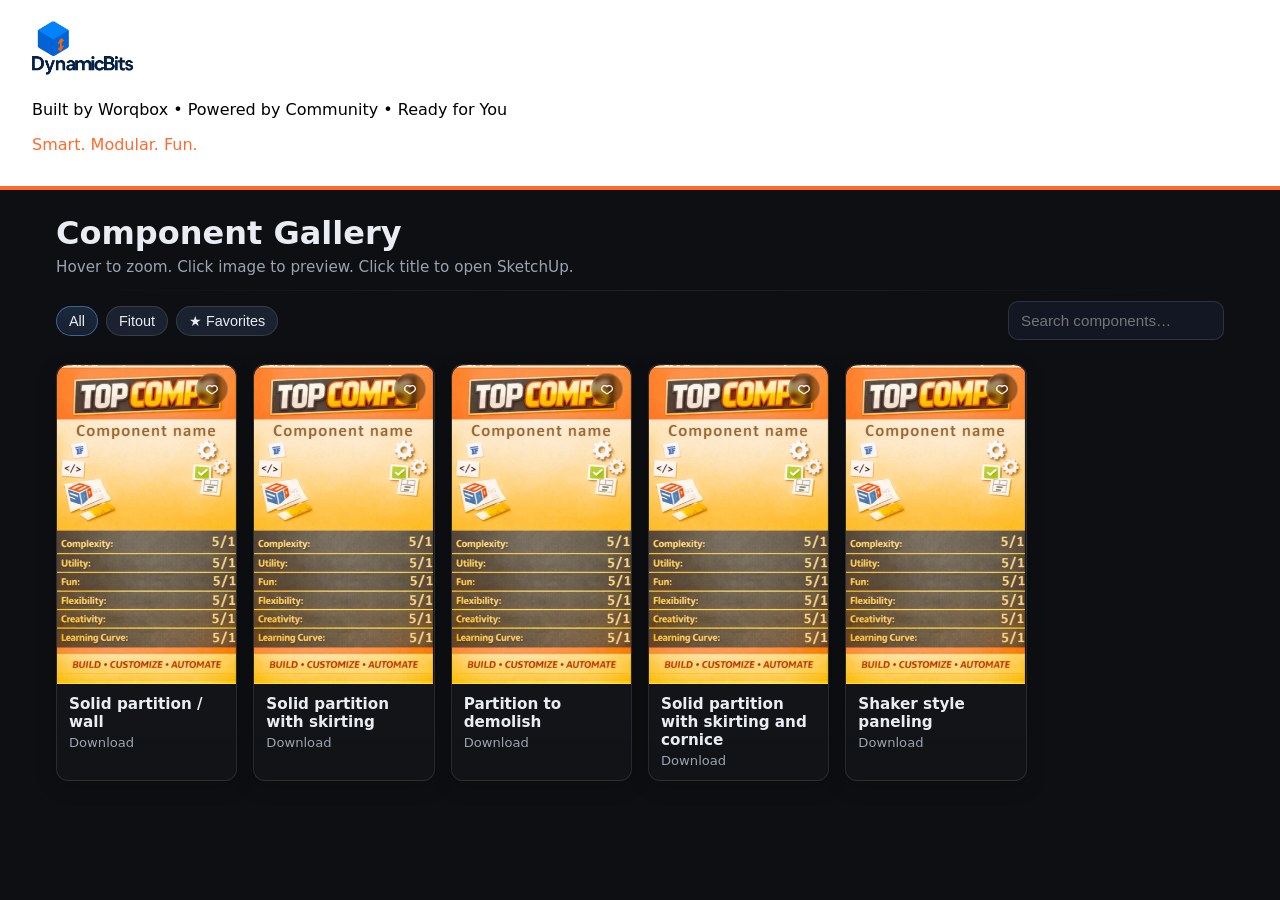
==== communityLibrary.html @ 33065b5d "Add files via upload" ====
<!doctype html>
<html lang="en">
<head>
<meta charset="utf-8" />
<meta name="viewport" content="width=device-width, initial-scale=1" />
<title>Component Gallery – All Features</title>
<style>
  :root{
    --page-max-width: 1200px;
    --gap: 16px;

    --card-radius: 12px;
    --card-bg: linear-gradient(180deg, rgba(255,255,255,0.04), rgba(255,255,255,0.02));
    --card-border: 1px solid rgba(255,255,255,0.10);
    --card-border-hover: rgba(90,162,255,0.45);
    --card-shadow: 0 6px 20px rgba(0,0,0,0.18);
    --card-shadow-hover: 0 12px 38px rgba(0,0,0,0.34);

    --bg: #0e0f12;
    --panel: radial-gradient(circle at 50% 0%, #1b2230 0%, #12161d 55%, #0e0f12 100%);
    --text: #e9edf3;
    --muted: #9aa3b2;
    --accent: #5aa2ff;
    --accent-2: #59e3c3;

    --button-bg: #1a2230;
    --button-bg-hover: #1f2a3b;
    --button-border: 1px solid rgba(255,255,255,0.12);
	
	  --deep-space-blue: #0B1E3D;
      --solar-ember: #FF6A2D;
      --neon-arc-blue: #00B4FF;
      --violet-pulse: #744DFF;
      --soft-sky-gray: #E6ECF2;
      --pure-white: #FFFFFF;
  }

  * { box-sizing: border-box; }
  body{
    margin: 0;
    font-family: system-ui, -apple-system, Segoe UI, Roboto, Helvetica, Arial, sans-serif;
    background: var(--bg);
    color: var(--text);
  }

  header{
    max-width: var(--page-max-width);
    margin: 24px auto 8px;
    padding: 0 16px;
  }
  header h1{
    margin: 0 0 6px;
    font-size: clamp(1.3rem, 1.1rem + 1.4vw, 2rem);
  }
  header p{
    margin: 0 0 14px;
    color: var(--muted);
    font-size: .95rem;
  }
	.strap {

		justify-content: left; 
		align-items: left; 
		background-color: #FFF; 
		background-size: contain; 
		padding: 1rem 2rem;
		border-bottom: 4px solid var(--solar-ember); 
	}
	
	    .highlight {
      color: var(--solar-ember);
      border-radius: 8px;
      display: inline-block;
      margin-bottom: 1rem;
    }
	
  .rule{
    height: 1px;
    background: linear-gradient(90deg, transparent, rgba(255,255,255,0.08), transparent);
    margin-top: 10px;
  }

  /* Controls */
  .toolbar{
    max-width: var(--page-max-width);
    margin: 10px auto 0;
    padding: 0 16px 8px;
    display: grid;
    grid-template-columns: 1fr auto;
    gap: 8px 12px;
    align-items: center;
  }
  .filters{
    display: flex;
    flex-wrap: wrap;
    gap: 8px;
  }
  .filter-pill{
    background: var(--button-bg);
    color: var(--text);
    border: var(--button-border);
    border-radius: 999px;
    padding: 6px 12px;
    font-size: 0.9rem;
    cursor: pointer;
    transition: background .2s ease, border-color .2s ease, color .2s ease, transform .15s ease;
    user-select: none;
  }
  .filter-pill:hover{ background: var(--button-bg-hover); }
  .filter-pill[aria-pressed="true"]{
    background: linear-gradient(180deg, rgba(90,162,255,0.18), rgba(90,162,255,0.12));
    border-color: rgba(90,162,255,0.5);
  }

  .search-row{
    display: flex;
    gap: 8px;
    align-items: center;
    flex-wrap: wrap;
  }
  .search-input{
/*    flex: 1 1 260px; */
    min-width: 180px;
    background: #121723;
    color: var(--text);
    border: 1px solid rgba(255,255,255,0.12);
    border-radius: 10px;
    padding: 10px 12px;
    font-size: 0.95rem;
    outline: none;
    transition: border-color .2s ease, box-shadow .2s ease;
  }
  .search-input:focus{
    border-color: rgba(90,162,255,0.6);
    box-shadow: 0 0 0 3px rgba(90,162,255,0.25);
  }

  .btn{
    display: inline-flex;
    gap: 8px;
    align-items: center;
    background: var(--button-bg);
    color: var(--text);
    border: var(--button-border);
    border-radius: 10px;
    padding: 9px 12px;
    font-size: 0.92rem;
    cursor: pointer;
    transition: background .2s ease, border-color .2s ease, transform .15s ease;
    user-select: none;
    text-decoration: none;
  }
  .btn:hover{ background: var(--button-bg-hover); }
  .btn .icon{ width: 18px; height: 18px; display: inline-block; }
  .btn.accent{
    border-color: rgba(90,162,255,0.5);
  }

  /* Gallery */
  main.gallery{
    max-width: var(--page-max-width);
    margin: 0 auto 48px;
    padding: 16px;
  }
  .grid{
    display: grid;
    grid-template-columns: repeat(auto-fill, minmax(160px, 1fr));
    gap: var(--gap);
  }

  /* Card */
  .card{
    background: var(--card-bg);
    border: var(--card-border);
    border-radius: var(--card-radius);
    box-shadow: var(--card-shadow);
    overflow: hidden;
    transition: transform .22s ease, box-shadow .22s ease, border-color .22s ease;
  }
  .card:hover{
    transform: translateY(-0px);
    box-shadow: var(--card-shadow-hover);
    border-color: var(--card-border-hover);
  }

  /* Drag handle style */
  .card[draggable="true"]{
    cursor: grab;
  }
  .card.dragging{
    opacity: 0.5;
    transform: scale(0.98);
  }
  .card.drop-target{
    outline: 2px dashed rgba(90,162,255,0.55);
    outline-offset: -2px;
  }

  /* Media (image) – Lightbox trigger area */
  .card__media{
    position: relative;
    width: 100%;
    aspect-ratio: 9/16;
    background: var(--panel);
    overflow: hidden;
    cursor: zoom-in;
    border-top-left-radius: var(--card-radius);
    border-top-right-radius: var(--card-radius);
  }
  .card__media img{
    width: 100%;
    height: 100%;
    object-fit: cover;
    display: block;
    transform: scale(1);
    transition: transform 180ms ease, filter 180ms ease;
    will-change: transform;
  }
  .card:hover .card__media img{
    transform: scale(1.05);
    filter: saturate(1.06) contrast(1.03);
  }

  /* Favorite button (heart) */
  .fav-btn{
    position: absolute;
    top: 8px;
    right: 8px;
    background: rgba(0,0,0,0.35);
    backdrop-filter: blur(2px);
    border: 1px solid rgba(255,255,255,0.18);
    color: #fff;
    width: 32px;
    height: 32px;
    border-radius: 50%;
    display: grid;
    place-items: center;
    cursor: pointer;
    transition: transform .15s ease, background .2s ease, border-color .2s ease;
  }
  .fav-btn:hover{
    transform: scale(1.06);
    background: rgba(0,0,0,0.45);
  }
  .fav-btn svg{
    width: 18px;
    height: 18px;
    fill: none;
    stroke: #fff;
    stroke-width: 1.6;
  }
  .fav-btn.active{
    border-color: rgba(255,100,150,0.7);
    background: rgba(255,100,150,0.18);
  }
  .fav-btn.active svg{
    fill: #ff6f9d;
    stroke: #ff6f9d;
  }

  /* Card body (title area is the SketchUp link) */
  .card__body{
    padding: 10px 12px 12px;
  }
  .card__title-link{
    display: inline-flex;
    align-items: center;
    gap: 8px;
    color: var(--text);
    text-decoration: none;
    border-radius: 8px;
    outline: none;
  }
  .card__title-link:hover .card__title{
    color: #eaf2ff;
    text-decoration: underline;
  }
  .card__title-link:focus-visible{
    box-shadow: 0 0 0 3px rgba(90,162,255,0.4);
  }
  .card__title{
    margin: 0;
    font-size: 0.95rem;
    font-weight: 600;
  }
  .card__meta{
    margin-top: 4px;
    color: var(--muted);
    font-size: 0.82rem;
  }

  /* Lightbox */
  #lightbox{
    position: fixed;
    inset: 0;
    display: none;
    place-items: center;
    background: rgba(0,0,0,0.78);
    backdrop-filter: blur(6px);
    z-index: 9999;
  }
  #lightbox.active{ display: grid; }
  #lightbox img{
    max-width: 92vw;
    max-height: 88vh;
    border-radius: 10px;
    box-shadow: 0 18px 50px rgba(0,0,0,0.6);
    background: #000;
  }
  #lightbox .nav{
    position: absolute;
    top: 50%;
    transform: translateY(-50%);
    width: 44px;
    height: 44px;
    border-radius: 50%;
    display: grid;
    place-items: center;
    background: rgba(0,0,0,0.45);
    border: 1px solid rgba(255,255,255,0.18);
    cursor: pointer;
    user-select: none;
  }
  #lightbox .nav:hover{ background: rgba(0,0,0,0.6); }
  #lb-prev{ left: 20px; }
  #lb-next{ right: 20px; }
  #lightbox .nav svg{ width: 24px; height: 24px; stroke: #fff; stroke-width: 2; fill: none; }

  #lightbox-close{
    position: absolute;
    top: 20px;
    right: 24px;
    font-size: 34px;
    color: #fff;
    cursor: pointer;
    user-select: none;
    padding: 4px 10px;
    line-height: 1;
  }
  #lightbox-close:hover{ color: var(--accent); }

  /* Utilities */
  .sr-only{ position:absolute; left:-9999px; width:1px; height:1px; overflow:hidden; }
  @media (prefers-reduced-motion: reduce){
    .card, .card__media img{ transition: none !important; }
  }
</style>
</head>
<body>
	<div class="strap">
		<img src="assets/img/dynamicbits-logo_long.png" alt="DynamicBits logo" style="width: 8em; height: 4em"> <br>

		<p style="color: #000;">Built by Worqbox • Powered by Community • Ready for You</p>
		<span class="highlight">Smart. Modular. Fun.</span>
	</div>
<header>
  <h1>Component Gallery</h1>
  <p>Hover to zoom. Click image to preview. Click title to open SketchUp.</p>
  <div class="rule"></div>
</header>

<!-- Controls -->
<section class="toolbar" aria-label="Gallery controls">
  <div class="filters" class="search-row"id="categoryBar" role="toolbar" aria-label="Categories & Quick Filters">
    <!-- Pills inserted by JS -->
  </div>
  <div class="search-row">
    <input id="search" class="search-input" type="search" placeholder="Search components…" aria-label="Search components" />
<!--
    <button id="exportViewBtn" class="btn" title="Export current view as JSON">
      <svg class="icon" viewBox="0 0 24 24" aria-hidden="true">
        <path d="M12 3v12m0 0l-4-4m4 4l4-4" stroke="currentColor" stroke-width="2" fill="none" stroke-linecap="round"/>
        <path d="M4 15v4a2 2 0 002 2h12a2 2 0 002-2v-4" stroke="currentColor" stroke-width="2" fill="none" stroke-linecap="round"/>
      </svg>
      Export View
    </button>
    <button id="exportAllBtn" class="btn accent" title="Export all as JSON">
      <svg class="icon" viewBox="0 0 24 24" aria-hidden="true">
        <path d="M12 3v12m0 0l-4-4m4 4l4-4" stroke="currentColor" stroke-width="2" fill="none" stroke-linecap="round"/>
        <rect x="3" y="3" width="18" height="18" rx="3" ry="3" stroke="currentColor" stroke-width="2" fill="none"/>
      </svg>
      Export All
    </button>
-->
  </div>
</section>

<main class="gallery">
  <div id="grid" class="grid" aria-live="polite"></div>
</main>

<!-- Lightbox -->
<div id="lightbox" role="dialog" aria-modal="true" aria-label="Image preview">
  <div id="lightbox-close" aria-label="Close preview" role="button">&times;</div>
  <button id="lb-prev" class="nav" aria-label="Previous image">
    <svg viewBox="0 0 24 24"><path d="M15 6l-6 6 6 6"/></svg>
  </button>
  <img id="lightbox-img" src="" alt="">
  <button id="lb-next" class="nav" aria-label="Next image">
    <svg viewBox="0 0 24 24"><path d="M9 6l6 6-6 6"/></svg>
  </button>
</div>

<script>
/* =========================
   JSON DATA (inline for now)
   ========================= */
const baseData = [
  { id: "c1", title: "Solid partition / wall", image: "assets/img/1.webp", skpUrl: "https://example.com/file1.skp", category: "Fitout", tags: ["component", "set A"] },
  { id: "c2", title: "Solid partition with skirting", image: "assets/img/2.webp", skpUrl: "https://example.com/file2.skp", category: "Fitout", tags: ["component", "set A"] },
  { id: "PRT_SLD_DEM", title: "Partition to demolish", image: "assets/img/3.webp", skpUrl: "https://drive.google.com/file/d/1uH96lGZbPbgCsnMdfVwXO7Rl-kSOLGu3/view?usp=sharing", category: "Fitout", tags: ["component", "set B"] },
  { id: "c4", title: "Solid partition with skirting and cornice", image: "assets/img/4.webp", skpUrl: "https://example.com/file4.skp", category: "Fitout", tags: ["component", "set B"] },
  { id: "c5", title: "Shaker style paneling", image: "assets/img/5.webp", skpUrl: "https://example.com/file5.skp", category: "Fitout", tags: ["component", "set C"] }
];

// You can later move this to: assets/data/components.json
// and fetch like:
// fetch('assets/data/components.json').then(r => r.json()).then(initGallery);

/* =========================
   PERSISTENCE (localStorage)
   ========================= */
const LS_KEYS = {
  order: 'galleryOrder',
  favs: 'galleryFavs'
};

const persist = {
  getOrder() {
    const raw = localStorage.getItem(LS_KEYS.order);
    return raw ? JSON.parse(raw) : null;
  },
  setOrder(orderIds) {
    localStorage.setItem(LS_KEYS.order, JSON.stringify(orderIds));
  },
  clearOrder() {
    localStorage.removeItem(LS_KEYS.order);
  },
  getFavs() {
    const raw = localStorage.getItem(LS_KEYS.favs);
    return raw ? new Set(JSON.parse(raw)) : new Set();
  },
  setFavs(set) {
    localStorage.setItem(LS_KEYS.favs, JSON.stringify(Array.from(set)));
  }
};

/* =========================
   STATE
   ========================= */
let masterData = [];          // base items with computed titles
let order = [];               // array of ids (rendering order)
let favorites = persist.getFavs(); // Set of fav ids
let filters = {
  category: 'All',
  favoritesOnly: false,
  query: ''
};
let visibleIds = [];          // ids in current view (after filters)

/* =========================
   UTILITIES
   ========================= */
function titleFromFilename(path){
  const name = (path.split('/').pop() || '').replace(/\.[^.]+$/, '');
  const cleaned = name.replace(/[-_]+/g, ' ').trim();
  if (!cleaned) return 'Untitled';
  return cleaned.replace(/\b\w/g, c => c.toUpperCase()); // Title Case
}

function filenameFromUrl(url){
  try { return new URL(url).pathname.split('/').pop(); }
  catch { return url.split('/').pop() || 'SketchUp file'; }
}

function debounce(fn, ms){
  let t; return (...args)=>{ clearTimeout(t); t = setTimeout(()=>fn(...args), ms); };
}

/* =========================
   INITIALIZE
   ========================= */
initGallery(baseData);

function initGallery(data){
  // Clone and ensure title field exists
  masterData = data.map(item => ({
    ...item,
    title: item.title || titleFromFilename(item.image),
    category: item.category || 'Uncategorized',
    tags: Array.isArray(item.tags) ? item.tags : []
  }));

  // Build initial order
  const savedOrder = persist.getOrder();
  const currentIds = masterData.map(x => x.id);
  if (savedOrder && Array.isArray(savedOrder)) {
    // Keep saved ids that still exist, then append any new ids
    const merged = savedOrder.filter(id => currentIds.includes(id));
    currentIds.forEach(id => { if (!merged.includes(id)) merged.push(id); });
    order = merged;
  } else {
    order = currentIds;
  }

  renderCategoryBar();
  render();
  wireControls();
}

/* =========================
   RENDER
   ========================= */
function applyFilters(){
  const q = filters.query.trim().toLowerCase();
  const list = order
    .map(id => masterData.find(x => x.id === id))
    .filter(Boolean)
    .filter(item => (filters.category === 'All' ? true : item.category === filters.category))
    .filter(item => (filters.favoritesOnly ? favorites.has(item.id) : true))
    .filter(item => {
      if (!q) return true;
      const hay = [
        item.title,
        item.category,
        ...(item.tags || []),
        filenameFromUrl(item.skpUrl)
      ].join(' ').toLowerCase();
      return hay.includes(q);
    });

  visibleIds = list.map(x => x.id);
  return list;
}

function render(){
  const grid = document.getElementById('grid');
  grid.innerHTML = '';
  const frag = document.createDocumentFragment();

  const list = applyFilters();

  for (const item of list){
    const card = document.createElement('div');
    card.className = 'card';
    card.setAttribute('draggable', 'true');
    card.dataset.id = item.id;

    // MEDIA (lightbox trigger)
    const media = document.createElement('div');
    media.className = 'card__media';
    media.dataset.img = item.image;

    const img = new Image();
    img.src = item.image;
    img.alt = item.title;
    img.loading = 'lazy';
    img.decoding = 'async';
    media.appendChild(img);

    // Favorite button
    const favBtn = document.createElement('button');
    favBtn.className = 'fav-btn' + (favorites.has(item.id) ? ' active' : '');
    favBtn.type = 'button';
    favBtn.title = favorites.has(item.id) ? 'Unpin from favorites' : 'Pin to favorites';
    favBtn.setAttribute('aria-pressed', favorites.has(item.id) ? 'true' : 'false');
    favBtn.innerHTML = `
      <svg viewBox="0 0 24 24" aria-hidden="true">
        <path d="M12.1 8.64l-.1.1-.1-.1c-1.87-1.92-5.02-1.52-6.4.77-1.1 1.82-.6 4.2 1.18 5.45L12 18.5l5.32-3.64c1.78-1.25 2.28-3.63 1.18-5.45-1.38-2.29-4.53-2.69-6.4-.77z"/>
      </svg>
    `;
    favBtn.addEventListener('click', e => {
      e.stopPropagation();
      const id = item.id;
      if (favorites.has(id)) favorites.delete(id); else favorites.add(id);
      persist.setFavs(favorites);
      // Update button state
      favBtn.classList.toggle('active', favorites.has(id));
      favBtn.setAttribute('aria-pressed', favorites.has(id) ? 'true' : 'false');
      // If currently filtered by favorites, re-render
      if (filters.favoritesOnly) render();
    });

    media.appendChild(favBtn);

    // BODY (title link -> SketchUp)
    const body = document.createElement('div');
    body.className = 'card__body';

    const link = document.createElement('a');
    link.className = 'card__title-link';
    link.href = item.skpUrl;
    link.target = '_blank';
    link.rel = 'noopener noreferrer';
    link.setAttribute('aria-label', `Open SketchUp: ${item.title}`);

    const title = document.createElement('h2');
    title.className = 'card__title';
    title.textContent = item.title;

    const meta = document.createElement('div');
    meta.className = 'card__meta';
    meta.textContent = "Download";

    link.appendChild(title);
    body.appendChild(link);
    body.appendChild(meta);

    card.appendChild(media);
    card.appendChild(body);

    // Drag & Drop
    card.addEventListener('dragstart', dragStart);
    card.addEventListener('dragover', dragOver);
    card.addEventListener('dragleave', dragLeave);
    card.addEventListener('drop', dropped);
    card.addEventListener('dragend', dragEnd);

    frag.appendChild(card);
  }

  grid.appendChild(frag);
}

/* =========================
   CATEGORY BAR
   ========================= */
function renderCategoryBar(){
  const bar = document.getElementById('categoryBar');
  bar.innerHTML = '';

  const cats = Array.from(new Set(masterData.map(x => x.category))).sort();
  const pills = [
    { key: 'All', label: 'All' },
    ...cats.map(c => ({ key: c, label: c })),
    { key: 'Favorites', label: '★ Favorites', favoritesOnly: true }
  ];

  for (const p of pills){
    const btn = document.createElement('button');
    btn.className = 'filter-pill';
    btn.type = 'button';

    if (p.key === 'Favorites'){
      btn.dataset.fav = '1';
      btn.setAttribute('aria-pressed', filters.favoritesOnly ? 'true' : 'false');
    } else {
      btn.dataset.cat = p.key;
      const active = (!filters.favoritesOnly && filters.category === p.key) || (p.key === 'All' && filters.category === 'All' && !filters.favoritesOnly);
      btn.setAttribute('aria-pressed', active ? 'true' : 'false');
    }

    btn.textContent = p.label;

    btn.addEventListener('click', () => {
      if (p.favoritesOnly){
        filters.favoritesOnly = !filters.favoritesOnly;
        // If favoritesOnly just turned on, set category to All to avoid empty filter conflicts
        if (filters.favoritesOnly) filters.category = 'All';
        // Update pressed states
        Array.from(bar.children).forEach(el => {
          if (el.dataset.fav === '1') el.setAttribute('aria-pressed', filters.favoritesOnly ? 'true' : 'false');
          if (el.dataset.cat) el.setAttribute('aria-pressed', (!filters.favoritesOnly && filters.category === el.dataset.cat) ? 'true' : 'false');
        });
      } else {
        filters.category = p.key;
        filters.favoritesOnly = false;
        Array.from(bar.children).forEach(el => {
          if (el.dataset.cat) el.setAttribute('aria-pressed', (filters.category === el.dataset.cat) ? 'true' : 'false');
          if (el.dataset.fav === '1') el.setAttribute('aria-pressed', 'false');
        });
      }
      render();
    });

    bar.appendChild(btn);
  }
}

/* =========================
   CONTROLS
   ========================= */
function wireControls(){
  const searchInput = document.getElementById('search');
  const onSearch = debounce(e => {
    filters.query = e.target.value || '';
    render();
  }, 150);
  searchInput.addEventListener('input', onSearch);

//  document.getElementById('exportViewBtn').addEventListener('click', () => {
//    const list = applyFilters();
//    downloadJSON('components-view.json', list);
//  });
//  document.getElementById('exportAllBtn').addEventListener('click', () => {
    // Export all + include persisted order & favorites
//    const payload = {
//      order,
//      favorites: Array.from(favorites),
//      items: masterData
//    };
//    downloadJSON('components-all.json', payload);
//  });


  // Lightbox wiring
  setupLightbox();
}

/* =========================
   LIGHTBOX
   ========================= */
function setupLightbox(){
  const lb = document.getElementById('lightbox');
  const lbImg = document.getElementById('lightbox-img');
  const lbClose = document.getElementById('lightbox-close');
  const lbPrev = document.getElementById('lb-prev');
  const lbNext = document.getElementById('lb-next');

  function openById(id){
    // Guarantee visibleIds is current
    applyFilters();
    const idx = visibleIds.indexOf(id);
    if (idx === -1) return;
    showIndex(idx);
    lb.classList.add('active');
    // focus something accessible (close btn)
    lbClose.focus({ preventScroll: true });
  }

  function showIndex(i){
    // clamp i
    if (visibleIds.length === 0) return;
    if (i < 0) i = 0;
    if (i > visibleIds.length - 1) i = visibleIds.length - 1;
    lb.dataset.index = String(i);
    const id = visibleIds[i];
    const item = masterData.find(x => x.id === id);
    lbImg.src = item.image;
    lbImg.alt = item.title;
    // Preload neighbors (lazy-ish)
    [i-1, i+1].forEach(j => {
      if (j >= 0 && j < visibleIds.length){
        const preId = visibleIds[j];
        const preItem = masterData.find(x => x.id === preId);
        const im = new Image(); im.src = preItem.image;
      }
    });
  }

  function close(){
    lb.classList.remove('active');
    lbImg.src = '';
    lbImg.alt = '';
  }

  // Open when clicking any .card__media
  document.addEventListener('click', e => {
    const media = e.target.closest && e.target.closest('.card__media');
    if (!media) return;
    const card = media.closest('.card');
    if (!card) return;
    openById(card.dataset.id);
  });

  lbClose.addEventListener('click', close);
  lb.addEventListener('click', e => { if (e.target === lb) close(); });
  lbPrev.addEventListener('click', () => {
    const i = parseInt(lb.dataset.index || '0', 10);
    showIndex(i - 1);
  });
  lbNext.addEventListener('click', () => {
    const i = parseInt(lb.dataset.index || '0', 10);
    showIndex(i + 1);
  });

  // Keyboard navigation
  document.addEventListener('keydown', e => {
    if (!lb.classList.contains('active')) return;
    if (e.key === 'Escape') close();
    if (e.key === 'ArrowLeft') { e.preventDefault(); const i = parseInt(lb.dataset.index || '0', 10); showIndex(i - 1); }
    if (e.key === 'ArrowRight'){ e.preventDefault(); const i = parseInt(lb.dataset.index || '0', 10); showIndex(i + 1); }
  });
}

/* =========================
   DRAG & DROP ORDERING
   ========================= */
let dragId = null;

function dragStart(e){
  const card = e.currentTarget;
  dragId = card.dataset.id;
  card.classList.add('dragging');
  e.dataTransfer.effectAllowed = 'move';
  try { e.dataTransfer.setData('text/plain', dragId); } catch {}
}
function dragOver(e){
  e.preventDefault();
  const card = e.currentTarget;
  if (card.dataset.id !== dragId){
    card.classList.add('drop-target');
  }
  e.dataTransfer.dropEffect = 'move';
}
function dragLeave(e){
  e.currentTarget.classList.remove('drop-target');
}
function dropped(e){
  e.preventDefault();
  const targetCard = e.currentTarget;
  targetCard.classList.remove('drop-target');
  const targetId = targetCard.dataset.id;
  if (!dragId || dragId === targetId) return;

  // Reorder in global 'order' based on positions within current visible list
  const vis = visibleIds.slice(); // current view order
  const fromIdx = vis.indexOf(dragId);
  const toIdx = vis.indexOf(targetId);
  if (fromIdx === -1 || toIdx === -1) return;

  vis.splice(toIdx, 0, vis.splice(fromIdx, 1)[0]);

  // Now map this change back to the global 'order':
  const remaining = order.filter(id => !vis.includes(id));
  order = [];
  // Merge: place all visible ids in their new order, then append non-visible ones preserving their previous order
  const visSet = new Set(vis);
  order.push(...orderFromCurrentWith(vis));
  order.push(...remaining.filter(id => !visSet.has(id)));

  function orderFromCurrentWith(newVis){
    // Replace old visible sequence with newVis while preserving global relative positions:
    // easiest is to rebuild order as: newVis first, then everything else that wasn't visible.
    return newVis;
  }

  persist.setOrder(order);
  render();
}
function dragEnd(e){
  e.currentTarget.classList.remove('dragging');
  dragId = null;
}

/* =========================
   EXPORT
   ========================= */
function downloadJSON(filename, data){
  const blob = new Blob([JSON.stringify(data, null, 2)], {type: 'application/json'});
  const url = URL.createObjectURL(blob);
  const a = document.createElement('a');
  a.href = url; a.download = filename;
  document.body.appendChild(a);
  a.click();
  a.remove();
  URL.revokeObjectURL(url);
}

</script>
</body>
</html>
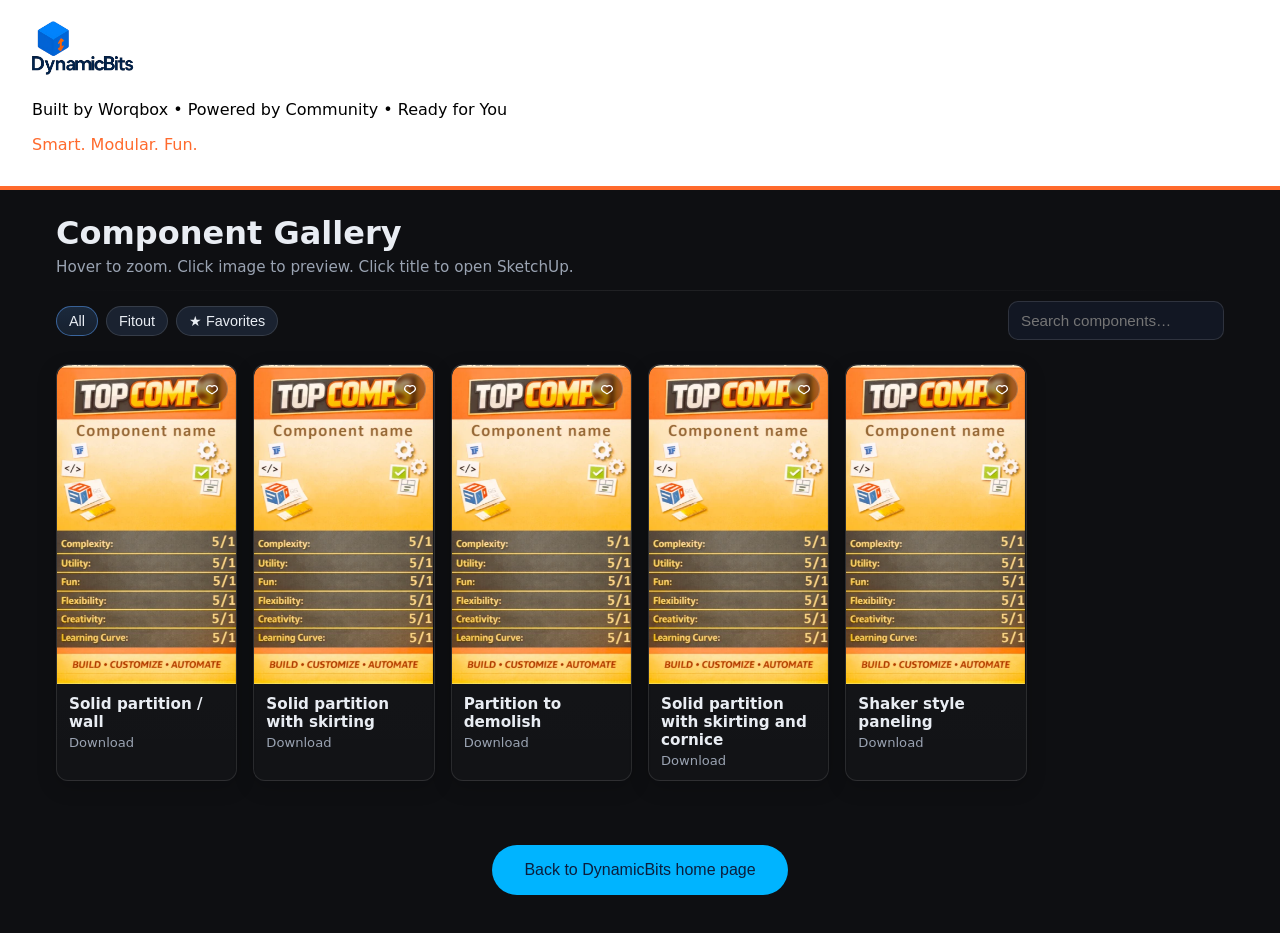
==== commit be925ed0: "Add files via upload" ====
--- a/communityLibrary.html
+++ b/communityLibrary.html
@@ -288,6 +288,21 @@
     color: var(--muted);
     font-size: 0.82rem;
   }
+  
+      .funky-button {
+      background-color: var(--neon-arc-blue);
+      color: var(--deep-space-blue);
+      border: none;
+      padding: 1rem 2rem;
+      font-size: 1rem;
+      border-radius: 50px;
+      cursor: pointer;
+      transition: transform 0.3s ease;
+    }
+
+    .funky-button:hover {
+      transform: scale(1.1) rotate(-2deg);
+    }
 
   /* Lightbox */
   #lightbox{
@@ -348,7 +363,10 @@
 </head>
 <body>
 	<div class="strap">
-		<img src="assets/img/dynamicbits-logo_long.png" alt="DynamicBits logo" style="width: 8em; height: 4em"> <br>
+		<a href="index.html">
+			<img src="assets/img/dynamicbits-logo_long.png" alt="DynamicBits logo" style="width: 8em; height: 4em"> 
+		</a>
+		<br>
 
 		<p style="color: #000;">Built by Worqbox • Powered by Community • Ready for You</p>
 		<span class="highlight">Smart. Modular. Fun.</span>
@@ -400,7 +418,10 @@
     <svg viewBox="0 0 24 24"><path d="M9 6l6 6-6 6"/></svg>
   </button>
 </div>
-
+<center>
+	    <button class="funky-button" onclick="window.location.href = 'index.html';">Back to DynamicBits home page</button>
+</center>
+</br></br>
 <script>
 /* =========================
    JSON DATA (inline for now)
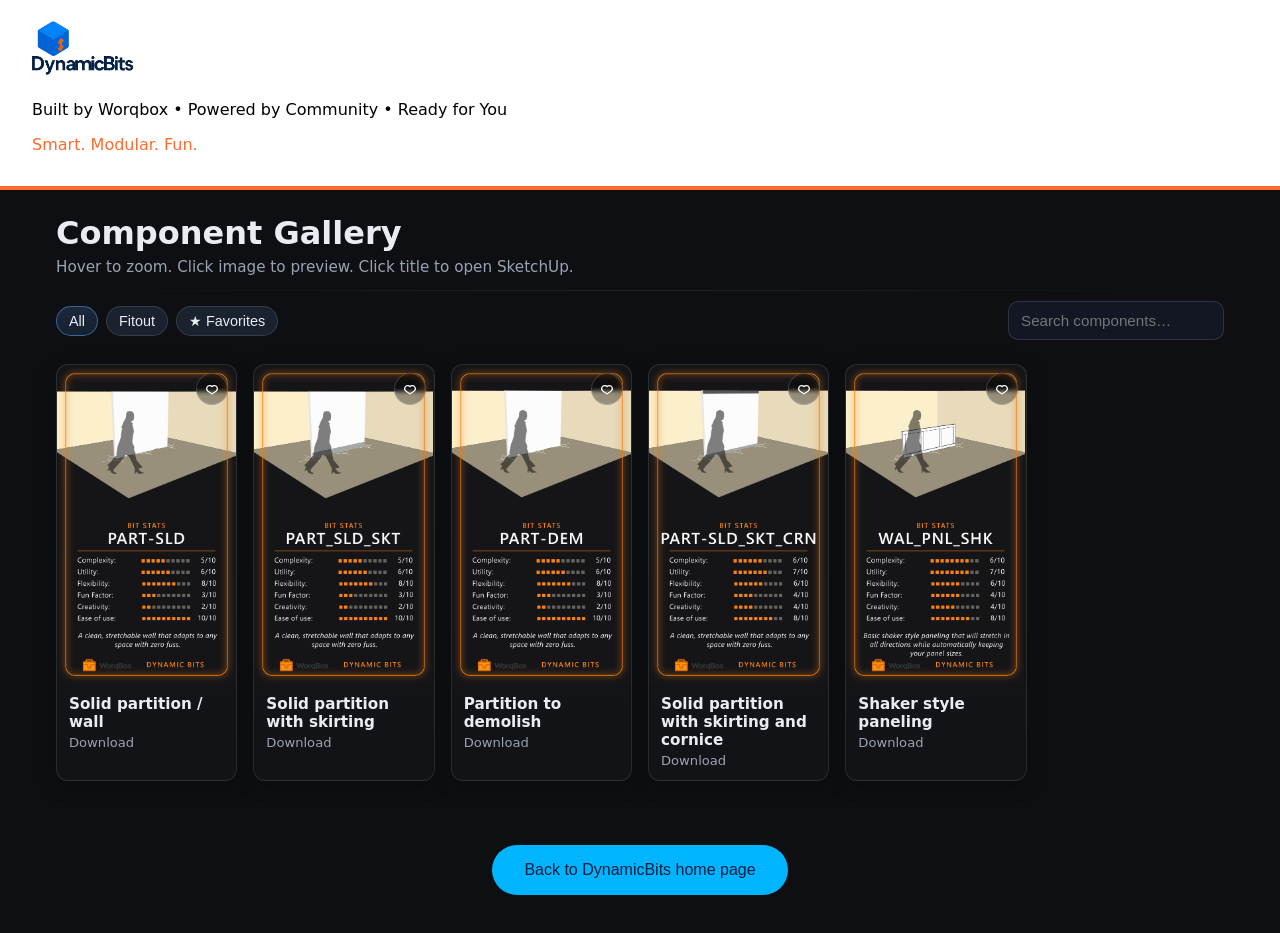
==== commit b48d0f0f: "Add files via upload" ====
--- a/communityLibrary.html
+++ b/communityLibrary.html
@@ -427,11 +427,11 @@
    JSON DATA (inline for now)
    ========================= */
 const baseData = [
-  { id: "c1", title: "Solid partition / wall", image: "assets/img/1.webp", skpUrl: "https://example.com/file1.skp", category: "Fitout", tags: ["component", "set A"] },
-  { id: "c2", title: "Solid partition with skirting", image: "assets/img/2.webp", skpUrl: "https://example.com/file2.skp", category: "Fitout", tags: ["component", "set A"] },
+  { id: "c1", title: "Solid partition / wall", image: "assets/img/1.webp", skpUrl: "https://drive.google.com/file/d/166G7Ftw8YVFQmi9fR3G8m17A7SJfWENc/view?usp=sharing", category: "Fitout", tags: ["component", "set A"] },
+  { id: "c2", title: "Solid partition with skirting", image: "assets/img/2.webp", skpUrl: "https://drive.google.com/file/d/1DcVeenLFIfVN0gAUYQrrR6GjFD8bhj-4/view?usp=sharing", category: "Fitout", tags: ["component", "set A"] },
   { id: "PRT_SLD_DEM", title: "Partition to demolish", image: "assets/img/3.webp", skpUrl: "https://drive.google.com/file/d/1uH96lGZbPbgCsnMdfVwXO7Rl-kSOLGu3/view?usp=sharing", category: "Fitout", tags: ["component", "set B"] },
-  { id: "c4", title: "Solid partition with skirting and cornice", image: "assets/img/4.webp", skpUrl: "https://example.com/file4.skp", category: "Fitout", tags: ["component", "set B"] },
-  { id: "c5", title: "Shaker style paneling", image: "assets/img/5.webp", skpUrl: "https://example.com/file5.skp", category: "Fitout", tags: ["component", "set C"] }
+  { id: "c4", title: "Solid partition with skirting and cornice", image: "assets/img/4.webp", skpUrl: "https://drive.google.com/file/d/1Lx67hrd8w63ImLoVHX_ohx5awerzkEbf/view?usp=sharing", category: "Fitout", tags: ["component", "set B"] },
+  { id: "c5", title: "Shaker style paneling", image: "assets/img/5.webp", skpUrl: "https://drive.google.com/file/d/1vM9rLYc8eK6-pl0mK2jTjvXZl-QdstXD/view?usp=sharing", category: "Fitout", tags: ["component", "set C"] }
 ];
 
 // You can later move this to: assets/data/components.json
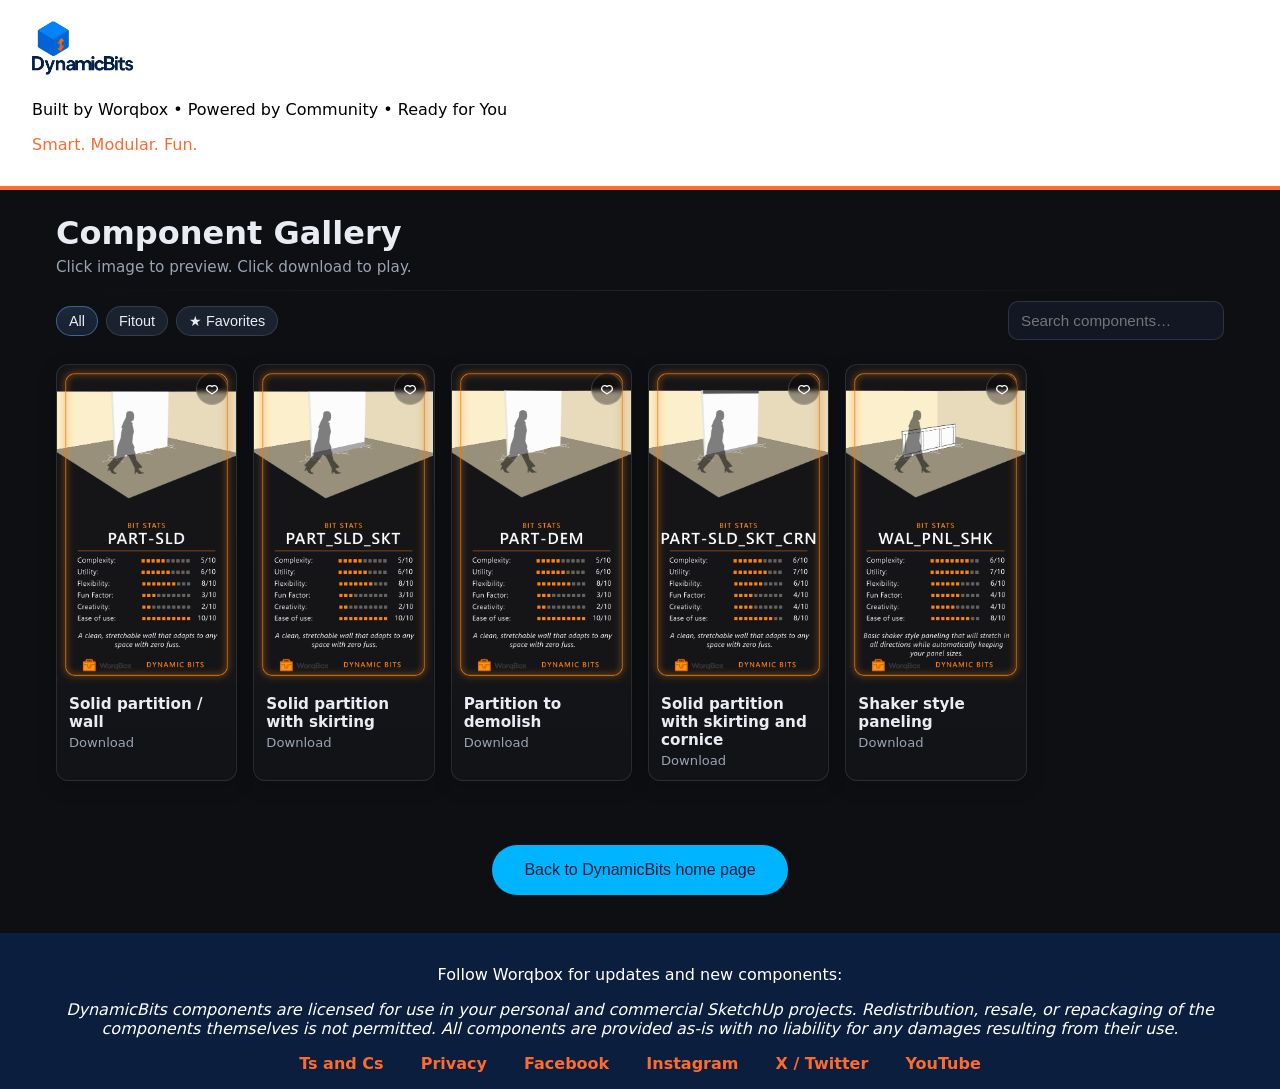
==== commit 4e5cc293: "Add files via upload" ====
--- a/communityLibrary.html
+++ b/communityLibrary.html
@@ -359,6 +359,20 @@
   @media (prefers-reduced-motion: reduce){
     .card, .card__media img{ transition: none !important; }
   }
+  
+      footer {
+      background-color: var(--deep-space-blue);
+      color: var(--pure-white);
+      text-align: center;
+      padding: 1rem;
+    }
+
+    .social-links a {
+      margin: 0 1rem;
+      color: var(--solar-ember);
+      font-weight: bold;
+      text-decoration: none;
+    }
 </style>
 </head>
 <body>
@@ -373,7 +387,7 @@
 	</div>
 <header>
   <h1>Component Gallery</h1>
-  <p>Hover to zoom. Click image to preview. Click title to open SketchUp.</p>
+  <p>Click image to preview. Click download to play.</p>
   <div class="rule"></div>
 </header>
 
@@ -422,6 +436,19 @@
 	    <button class="funky-button" onclick="window.location.href = 'index.html';">Back to DynamicBits home page</button>
 </center>
 </br></br>
+  <footer>
+    <p>Follow Worqbox for updates and new components:</p>
+	<p><i>DynamicBits components are licensed for use in your personal and commercial SketchUp projects. Redistribution, resale, or repackaging of the components themselves is not permitted. All components are provided as‑is with no liability for any damages resulting from their use.</i></p>
+    <div class="social-links">
+      <a href="assets/docs/tcsandcs.pdf">Ts and Cs</a>
+      <a href="assets/docs/privacy.pdf">Privacy</a>
+
+      <a href="https://www.facebook.com/people/Worqbox/61579586065889/">Facebook</a>
+      <a href="https://www.instagram.com/worqboxhk">Instagram</a>
+      <a href="https://x.com/worqboxhk">X / Twitter</a>
+      <a href="https://www.youtube.com/@connectedspacedonline">YouTube</a>
+    </div>
+  </footer>
 <script>
 /* =========================
    JSON DATA (inline for now)
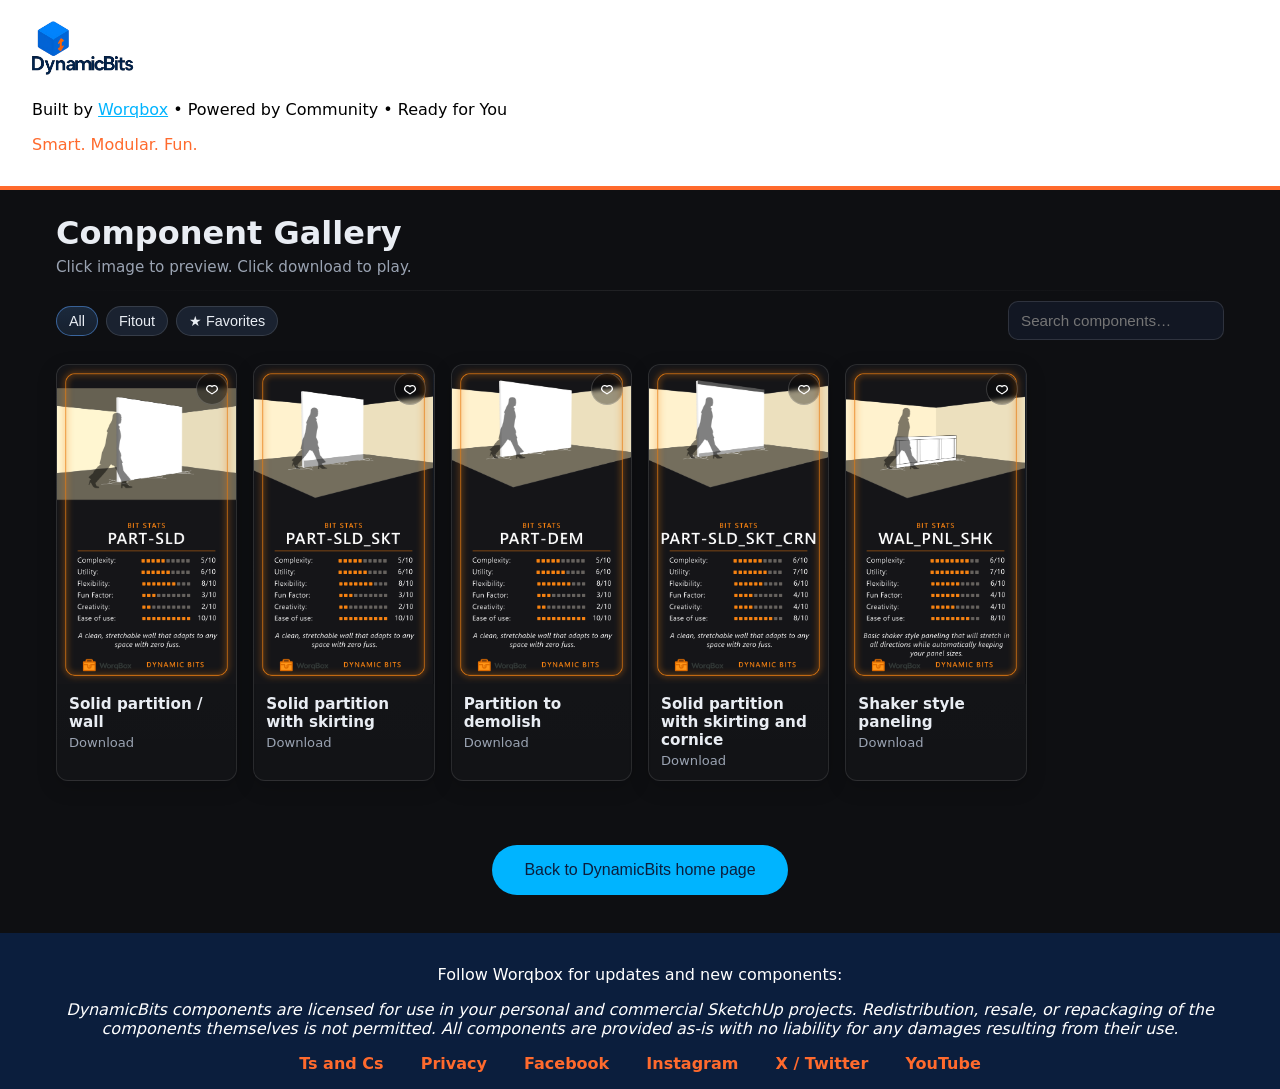
==== commit 6686d79c: "Add files via upload" ====
--- a/communityLibrary.html
+++ b/communityLibrary.html
@@ -34,6 +34,11 @@
       --soft-sky-gray: #E6ECF2;
       --pure-white: #FFFFFF;
   }
+  
+  
+	a {
+		color: var(--neon-arc-blue);
+	}
 
   * { box-sizing: border-box; }
   body{
@@ -382,7 +387,7 @@
 		</a>
 		<br>
 
-		<p style="color: #000;">Built by Worqbox • Powered by Community • Ready for You</p>
+		<p style="color: #000;">Built by <a href="https://worqbox.online">Worqbox</a> • Powered by Community • Ready for You</p>
 		<span class="highlight">Smart. Modular. Fun.</span>
 	</div>
 <header>
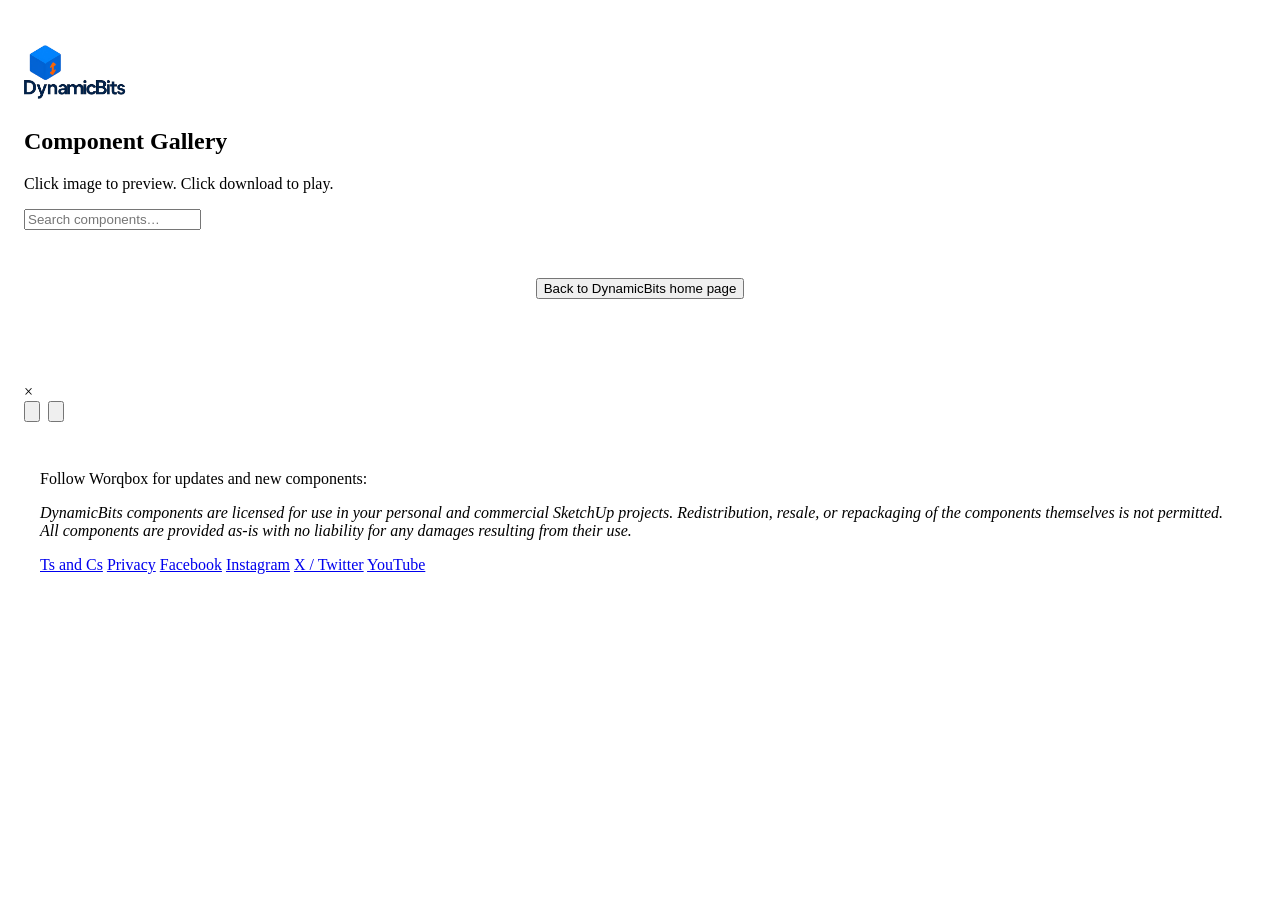
==== commit b597eedf: "Add files via upload" ====
--- a/communityLibrary.html
+++ b/communityLibrary.html
@@ -4,397 +4,20 @@
 <meta charset="utf-8" />
 <meta name="viewport" content="width=device-width, initial-scale=1" />
 <title>Component Gallery – All Features</title>
-<style>
-  :root{
-    --page-max-width: 1200px;
-    --gap: 16px;
+<link rel="stylesheet" href="css/style.css" />
+</head>
 
-    --card-radius: 12px;
-    --card-bg: linear-gradient(180deg, rgba(255,255,255,0.04), rgba(255,255,255,0.02));
-    --card-border: 1px solid rgba(255,255,255,0.10);
-    --card-border-hover: rgba(90,162,255,0.45);
-    --card-shadow: 0 6px 20px rgba(0,0,0,0.18);
-    --card-shadow-hover: 0 12px 38px rgba(0,0,0,0.34);
+<body>
 
-    --bg: #0e0f12;
-    --panel: radial-gradient(circle at 50% 0%, #1b2230 0%, #12161d 55%, #0e0f12 100%);
-    --text: #e9edf3;
-    --muted: #9aa3b2;
-    --accent: #5aa2ff;
-    --accent-2: #59e3c3;
-
-    --button-bg: #1a2230;
-    --button-bg-hover: #1f2a3b;
-    --button-border: 1px solid rgba(255,255,255,0.12);
-	
-	  --deep-space-blue: #0B1E3D;
-      --solar-ember: #FF6A2D;
-      --neon-arc-blue: #00B4FF;
-      --violet-pulse: #744DFF;
-      --soft-sky-gray: #E6ECF2;
-      --pure-white: #FFFFFF;
-  }
-  
-  
-	a {
-		color: var(--neon-arc-blue);
-	}
-
-  * { box-sizing: border-box; }
-  body{
-    margin: 0;
-    font-family: system-ui, -apple-system, Segoe UI, Roboto, Helvetica, Arial, sans-serif;
-    background: var(--bg);
-    color: var(--text);
-  }
-
-  header{
-    max-width: var(--page-max-width);
-    margin: 24px auto 8px;
-    padding: 0 16px;
-  }
-  header h1{
-    margin: 0 0 6px;
-    font-size: clamp(1.3rem, 1.1rem + 1.4vw, 2rem);
-  }
-  header p{
-    margin: 0 0 14px;
-    color: var(--muted);
-    font-size: .95rem;
-  }
-	.strap {
-
-		justify-content: left; 
-		align-items: left; 
-		background-color: #FFF; 
-		background-size: contain; 
-		padding: 1rem 2rem;
-		border-bottom: 4px solid var(--solar-ember); 
-	}
-	
-	    .highlight {
-      color: var(--solar-ember);
-      border-radius: 8px;
-      display: inline-block;
-      margin-bottom: 1rem;
-    }
-	
-  .rule{
-    height: 1px;
-    background: linear-gradient(90deg, transparent, rgba(255,255,255,0.08), transparent);
-    margin-top: 10px;
-  }
-
-  /* Controls */
-  .toolbar{
-    max-width: var(--page-max-width);
-    margin: 10px auto 0;
-    padding: 0 16px 8px;
-    display: grid;
-    grid-template-columns: 1fr auto;
-    gap: 8px 12px;
-    align-items: center;
-  }
-  .filters{
-    display: flex;
-    flex-wrap: wrap;
-    gap: 8px;
-  }
-  .filter-pill{
-    background: var(--button-bg);
-    color: var(--text);
-    border: var(--button-border);
-    border-radius: 999px;
-    padding: 6px 12px;
-    font-size: 0.9rem;
-    cursor: pointer;
-    transition: background .2s ease, border-color .2s ease, color .2s ease, transform .15s ease;
-    user-select: none;
-  }
-  .filter-pill:hover{ background: var(--button-bg-hover); }
-  .filter-pill[aria-pressed="true"]{
-    background: linear-gradient(180deg, rgba(90,162,255,0.18), rgba(90,162,255,0.12));
-    border-color: rgba(90,162,255,0.5);
-  }
-
-  .search-row{
-    display: flex;
-    gap: 8px;
-    align-items: center;
-    flex-wrap: wrap;
-  }
-  .search-input{
-/*    flex: 1 1 260px; */
-    min-width: 180px;
-    background: #121723;
-    color: var(--text);
-    border: 1px solid rgba(255,255,255,0.12);
-    border-radius: 10px;
-    padding: 10px 12px;
-    font-size: 0.95rem;
-    outline: none;
-    transition: border-color .2s ease, box-shadow .2s ease;
-  }
-  .search-input:focus{
-    border-color: rgba(90,162,255,0.6);
-    box-shadow: 0 0 0 3px rgba(90,162,255,0.25);
-  }
-
-  .btn{
-    display: inline-flex;
-    gap: 8px;
-    align-items: center;
-    background: var(--button-bg);
-    color: var(--text);
-    border: var(--button-border);
-    border-radius: 10px;
-    padding: 9px 12px;
-    font-size: 0.92rem;
-    cursor: pointer;
-    transition: background .2s ease, border-color .2s ease, transform .15s ease;
-    user-select: none;
-    text-decoration: none;
-  }
-  .btn:hover{ background: var(--button-bg-hover); }
-  .btn .icon{ width: 18px; height: 18px; display: inline-block; }
-  .btn.accent{
-    border-color: rgba(90,162,255,0.5);
-  }
-
-  /* Gallery */
-  main.gallery{
-    max-width: var(--page-max-width);
-    margin: 0 auto 48px;
-    padding: 16px;
-  }
-  .grid{
-    display: grid;
-    grid-template-columns: repeat(auto-fill, minmax(160px, 1fr));
-    gap: var(--gap);
-  }
-
-  /* Card */
-  .card{
-    background: var(--card-bg);
-    border: var(--card-border);
-    border-radius: var(--card-radius);
-    box-shadow: var(--card-shadow);
-    overflow: hidden;
-    transition: transform .22s ease, box-shadow .22s ease, border-color .22s ease;
-  }
-  .card:hover{
-    transform: translateY(-0px);
-    box-shadow: var(--card-shadow-hover);
-    border-color: var(--card-border-hover);
-  }
-
-  /* Drag handle style */
-  .card[draggable="true"]{
-    cursor: grab;
-  }
-  .card.dragging{
-    opacity: 0.5;
-    transform: scale(0.98);
-  }
-  .card.drop-target{
-    outline: 2px dashed rgba(90,162,255,0.55);
-    outline-offset: -2px;
-  }
-
-  /* Media (image) – Lightbox trigger area */
-  .card__media{
-    position: relative;
-    width: 100%;
-    aspect-ratio: 9/16;
-    background: var(--panel);
-    overflow: hidden;
-    cursor: zoom-in;
-    border-top-left-radius: var(--card-radius);
-    border-top-right-radius: var(--card-radius);
-  }
-  .card__media img{
-    width: 100%;
-    height: 100%;
-    object-fit: cover;
-    display: block;
-    transform: scale(1);
-    transition: transform 180ms ease, filter 180ms ease;
-    will-change: transform;
-  }
-  .card:hover .card__media img{
-    transform: scale(1.05);
-    filter: saturate(1.06) contrast(1.03);
-  }
-
-  /* Favorite button (heart) */
-  .fav-btn{
-    position: absolute;
-    top: 8px;
-    right: 8px;
-    background: rgba(0,0,0,0.35);
-    backdrop-filter: blur(2px);
-    border: 1px solid rgba(255,255,255,0.18);
-    color: #fff;
-    width: 32px;
-    height: 32px;
-    border-radius: 50%;
-    display: grid;
-    place-items: center;
-    cursor: pointer;
-    transition: transform .15s ease, background .2s ease, border-color .2s ease;
-  }
-  .fav-btn:hover{
-    transform: scale(1.06);
-    background: rgba(0,0,0,0.45);
-  }
-  .fav-btn svg{
-    width: 18px;
-    height: 18px;
-    fill: none;
-    stroke: #fff;
-    stroke-width: 1.6;
-  }
-  .fav-btn.active{
-    border-color: rgba(255,100,150,0.7);
-    background: rgba(255,100,150,0.18);
-  }
-  .fav-btn.active svg{
-    fill: #ff6f9d;
-    stroke: #ff6f9d;
-  }
-
-  /* Card body (title area is the SketchUp link) */
-  .card__body{
-    padding: 10px 12px 12px;
-  }
-  .card__title-link{
-    display: inline-flex;
-    align-items: center;
-    gap: 8px;
-    color: var(--text);
-    text-decoration: none;
-    border-radius: 8px;
-    outline: none;
-  }
-  .card__title-link:hover .card__title{
-    color: #eaf2ff;
-    text-decoration: underline;
-  }
-  .card__title-link:focus-visible{
-    box-shadow: 0 0 0 3px rgba(90,162,255,0.4);
-  }
-  .card__title{
-    margin: 0;
-    font-size: 0.95rem;
-    font-weight: 600;
-  }
-  .card__meta{
-    margin-top: 4px;
-    color: var(--muted);
-    font-size: 0.82rem;
-  }
-  
-      .funky-button {
-      background-color: var(--neon-arc-blue);
-      color: var(--deep-space-blue);
-      border: none;
-      padding: 1rem 2rem;
-      font-size: 1rem;
-      border-radius: 50px;
-      cursor: pointer;
-      transition: transform 0.3s ease;
-    }
-
-    .funky-button:hover {
-      transform: scale(1.1) rotate(-2deg);
-    }
-
-  /* Lightbox */
-  #lightbox{
-    position: fixed;
-    inset: 0;
-    display: none;
-    place-items: center;
-    background: rgba(0,0,0,0.78);
-    backdrop-filter: blur(6px);
-    z-index: 9999;
-  }
-  #lightbox.active{ display: grid; }
-  #lightbox img{
-    max-width: 92vw;
-    max-height: 88vh;
-    border-radius: 10px;
-    box-shadow: 0 18px 50px rgba(0,0,0,0.6);
-    background: #000;
-  }
-  #lightbox .nav{
-    position: absolute;
-    top: 50%;
-    transform: translateY(-50%);
-    width: 44px;
-    height: 44px;
-    border-radius: 50%;
-    display: grid;
-    place-items: center;
-    background: rgba(0,0,0,0.45);
-    border: 1px solid rgba(255,255,255,0.18);
-    cursor: pointer;
-    user-select: none;
-  }
-  #lightbox .nav:hover{ background: rgba(0,0,0,0.6); }
-  #lb-prev{ left: 20px; }
-  #lb-next{ right: 20px; }
-  #lightbox .nav svg{ width: 24px; height: 24px; stroke: #fff; stroke-width: 2; fill: none; }
-
-  #lightbox-close{
-    position: absolute;
-    top: 20px;
-    right: 24px;
-    font-size: 34px;
-    color: #fff;
-    cursor: pointer;
-    user-select: none;
-    padding: 4px 10px;
-    line-height: 1;
-  }
-  #lightbox-close:hover{ color: var(--accent); }
-
-  /* Utilities */
-  .sr-only{ position:absolute; left:-9999px; width:1px; height:1px; overflow:hidden; }
-  @media (prefers-reduced-motion: reduce){
-    .card, .card__media img{ transition: none !important; }
-  }
-  
-      footer {
-      background-color: var(--deep-space-blue);
-      color: var(--pure-white);
-      text-align: center;
-      padding: 1rem;
-    }
-
-    .social-links a {
-      margin: 0 1rem;
-      color: var(--solar-ember);
-      font-weight: bold;
-      text-decoration: none;
-    }
-</style>
-</head>
-<body>
+<section style="background: var(--pure-white); padding: 2rem 1rem;">
 	<div class="strap">
 		<a href="index.html">
 			<img src="assets/img/dynamicbits-logo_long.png" alt="DynamicBits logo" style="width: 8em; height: 4em"> 
 		</a>
-		<br>
+	  <h1>Component Gallery</h1>
+	  <p>Click image to preview. Click download to play.</p>
+	</div>
 
-		<p style="color: #000;">Built by <a href="https://worqbox.online">Worqbox</a> • Powered by Community • Ready for You</p>
-		<span class="highlight">Smart. Modular. Fun.</span>
-	</div>
-<header>
-  <h1>Component Gallery</h1>
-  <p>Click image to preview. Click download to play.</p>
-  <div class="rule"></div>
-</header>
 
 <!-- Controls -->
 <section class="toolbar" aria-label="Gallery controls">
@@ -420,11 +43,19 @@
     </button>
 -->
   </div>
+</div>
 </section>
 
+<section style="background: var(--charcole-grey); padding: 3rem 1rem;">
 <main class="gallery">
   <div id="grid" class="grid" aria-live="polite"></div>
 </main>
+
+<center>
+	    <button class="funky-button" onclick="window.location.href = 'index.html';">Back to DynamicBits home page</button>
+</center>
+<br/><br/>
+</section>
 
 <!-- Lightbox -->
 <div id="lightbox" role="dialog" aria-modal="true" aria-label="Image preview">
@@ -437,10 +68,8 @@
     <svg viewBox="0 0 24 24"><path d="M9 6l6 6-6 6"/></svg>
   </button>
 </div>
-<center>
-	    <button class="funky-button" onclick="window.location.href = 'index.html';">Back to DynamicBits home page</button>
-</center>
-</br></br>
+
+<section style="background: var(--deep-space-blue); padding: 2rem 1rem;">
   <footer>
     <p>Follow Worqbox for updates and new components:</p>
 	<p><i>DynamicBits components are licensed for use in your personal and commercial SketchUp projects. Redistribution, resale, or repackaging of the components themselves is not permitted. All components are provided as‑is with no liability for any damages resulting from their use.</i></p>
@@ -454,462 +83,19 @@
       <a href="https://www.youtube.com/@connectedspacedonline">YouTube</a>
     </div>
   </footer>
+</section>
+
+<script src="js/gallery.js"></script>
 <script>
-/* =========================
-   JSON DATA (inline for now)
-   ========================= */
-const baseData = [
-  { id: "c1", title: "Solid partition / wall", image: "assets/img/1.webp", skpUrl: "https://drive.google.com/file/d/166G7Ftw8YVFQmi9fR3G8m17A7SJfWENc/view?usp=sharing", category: "Fitout", tags: ["component", "set A"] },
-  { id: "c2", title: "Solid partition with skirting", image: "assets/img/2.webp", skpUrl: "https://drive.google.com/file/d/1DcVeenLFIfVN0gAUYQrrR6GjFD8bhj-4/view?usp=sharing", category: "Fitout", tags: ["component", "set A"] },
-  { id: "PRT_SLD_DEM", title: "Partition to demolish", image: "assets/img/3.webp", skpUrl: "https://drive.google.com/file/d/1uH96lGZbPbgCsnMdfVwXO7Rl-kSOLGu3/view?usp=sharing", category: "Fitout", tags: ["component", "set B"] },
-  { id: "c4", title: "Solid partition with skirting and cornice", image: "assets/img/4.webp", skpUrl: "https://drive.google.com/file/d/1Lx67hrd8w63ImLoVHX_ohx5awerzkEbf/view?usp=sharing", category: "Fitout", tags: ["component", "set B"] },
-  { id: "c5", title: "Shaker style paneling", image: "assets/img/5.webp", skpUrl: "https://drive.google.com/file/d/1vM9rLYc8eK6-pl0mK2jTjvXZl-QdstXD/view?usp=sharing", category: "Fitout", tags: ["component", "set C"] }
-];
-
-// You can later move this to: assets/data/components.json
-// and fetch like:
-// fetch('assets/data/components.json').then(r => r.json()).then(initGallery);
-
-/* =========================
-   PERSISTENCE (localStorage)
-   ========================= */
-const LS_KEYS = {
-  order: 'galleryOrder',
-  favs: 'galleryFavs'
-};
-
-const persist = {
-  getOrder() {
-    const raw = localStorage.getItem(LS_KEYS.order);
-    return raw ? JSON.parse(raw) : null;
-  },
-  setOrder(orderIds) {
-    localStorage.setItem(LS_KEYS.order, JSON.stringify(orderIds));
-  },
-  clearOrder() {
-    localStorage.removeItem(LS_KEYS.order);
-  },
-  getFavs() {
-    const raw = localStorage.getItem(LS_KEYS.favs);
-    return raw ? new Set(JSON.parse(raw)) : new Set();
-  },
-  setFavs(set) {
-    localStorage.setItem(LS_KEYS.favs, JSON.stringify(Array.from(set)));
-  }
-};
-
-/* =========================
-   STATE
-   ========================= */
-let masterData = [];          // base items with computed titles
-let order = [];               // array of ids (rendering order)
-let favorites = persist.getFavs(); // Set of fav ids
-let filters = {
-  category: 'All',
-  favoritesOnly: false,
-  query: ''
-};
-let visibleIds = [];          // ids in current view (after filters)
-
-/* =========================
-   UTILITIES
-   ========================= */
-function titleFromFilename(path){
-  const name = (path.split('/').pop() || '').replace(/\.[^.]+$/, '');
-  const cleaned = name.replace(/[-_]+/g, ' ').trim();
-  if (!cleaned) return 'Untitled';
-  return cleaned.replace(/\b\w/g, c => c.toUpperCase()); // Title Case
-}
-
-function filenameFromUrl(url){
-  try { return new URL(url).pathname.split('/').pop(); }
-  catch { return url.split('/').pop() || 'SketchUp file'; }
-}
-
-function debounce(fn, ms){
-  let t; return (...args)=>{ clearTimeout(t); t = setTimeout(()=>fn(...args), ms); };
-}
-
-/* =========================
-   INITIALIZE
-   ========================= */
-initGallery(baseData);
-
-function initGallery(data){
-  // Clone and ensure title field exists
-  masterData = data.map(item => ({
-    ...item,
-    title: item.title || titleFromFilename(item.image),
-    category: item.category || 'Uncategorized',
-    tags: Array.isArray(item.tags) ? item.tags : []
-  }));
-
-  // Build initial order
-  const savedOrder = persist.getOrder();
-  const currentIds = masterData.map(x => x.id);
-  if (savedOrder && Array.isArray(savedOrder)) {
-    // Keep saved ids that still exist, then append any new ids
-    const merged = savedOrder.filter(id => currentIds.includes(id));
-    currentIds.forEach(id => { if (!merged.includes(id)) merged.push(id); });
-    order = merged;
-  } else {
-    order = currentIds;
-  }
-
-  renderCategoryBar();
-  render();
-  wireControls();
-}
-
-/* =========================
-   RENDER
-   ========================= */
-function applyFilters(){
-  const q = filters.query.trim().toLowerCase();
-  const list = order
-    .map(id => masterData.find(x => x.id === id))
-    .filter(Boolean)
-    .filter(item => (filters.category === 'All' ? true : item.category === filters.category))
-    .filter(item => (filters.favoritesOnly ? favorites.has(item.id) : true))
-    .filter(item => {
-      if (!q) return true;
-      const hay = [
-        item.title,
-        item.category,
-        ...(item.tags || []),
-        filenameFromUrl(item.skpUrl)
-      ].join(' ').toLowerCase();
-      return hay.includes(q);
+  // Fetch the component data and initialize the gallery
+  fetch('assets/data/components.json')
+    .then(response => response.json())
+    .then(data => {
+      initGallery(data);
+    })
+    .catch(error => {
+      console.error('Error loading components:', error);
     });
-
-  visibleIds = list.map(x => x.id);
-  return list;
-}
-
-function render(){
-  const grid = document.getElementById('grid');
-  grid.innerHTML = '';
-  const frag = document.createDocumentFragment();
-
-  const list = applyFilters();
-
-  for (const item of list){
-    const card = document.createElement('div');
-    card.className = 'card';
-    card.setAttribute('draggable', 'true');
-    card.dataset.id = item.id;
-
-    // MEDIA (lightbox trigger)
-    const media = document.createElement('div');
-    media.className = 'card__media';
-    media.dataset.img = item.image;
-
-    const img = new Image();
-    img.src = item.image;
-    img.alt = item.title;
-    img.loading = 'lazy';
-    img.decoding = 'async';
-    media.appendChild(img);
-
-    // Favorite button
-    const favBtn = document.createElement('button');
-    favBtn.className = 'fav-btn' + (favorites.has(item.id) ? ' active' : '');
-    favBtn.type = 'button';
-    favBtn.title = favorites.has(item.id) ? 'Unpin from favorites' : 'Pin to favorites';
-    favBtn.setAttribute('aria-pressed', favorites.has(item.id) ? 'true' : 'false');
-    favBtn.innerHTML = `
-      <svg viewBox="0 0 24 24" aria-hidden="true">
-        <path d="M12.1 8.64l-.1.1-.1-.1c-1.87-1.92-5.02-1.52-6.4.77-1.1 1.82-.6 4.2 1.18 5.45L12 18.5l5.32-3.64c1.78-1.25 2.28-3.63 1.18-5.45-1.38-2.29-4.53-2.69-6.4-.77z"/>
-      </svg>
-    `;
-    favBtn.addEventListener('click', e => {
-      e.stopPropagation();
-      const id = item.id;
-      if (favorites.has(id)) favorites.delete(id); else favorites.add(id);
-      persist.setFavs(favorites);
-      // Update button state
-      favBtn.classList.toggle('active', favorites.has(id));
-      favBtn.setAttribute('aria-pressed', favorites.has(id) ? 'true' : 'false');
-      // If currently filtered by favorites, re-render
-      if (filters.favoritesOnly) render();
-    });
-
-    media.appendChild(favBtn);
-
-    // BODY (title link -> SketchUp)
-    const body = document.createElement('div');
-    body.className = 'card__body';
-
-    const link = document.createElement('a');
-    link.className = 'card__title-link';
-    link.href = item.skpUrl;
-    link.target = '_blank';
-    link.rel = 'noopener noreferrer';
-    link.setAttribute('aria-label', `Open SketchUp: ${item.title}`);
-
-    const title = document.createElement('h2');
-    title.className = 'card__title';
-    title.textContent = item.title;
-
-    const meta = document.createElement('div');
-    meta.className = 'card__meta';
-    meta.textContent = "Download";
-
-    link.appendChild(title);
-    body.appendChild(link);
-    body.appendChild(meta);
-
-    card.appendChild(media);
-    card.appendChild(body);
-
-    // Drag & Drop
-    card.addEventListener('dragstart', dragStart);
-    card.addEventListener('dragover', dragOver);
-    card.addEventListener('dragleave', dragLeave);
-    card.addEventListener('drop', dropped);
-    card.addEventListener('dragend', dragEnd);
-
-    frag.appendChild(card);
-  }
-
-  grid.appendChild(frag);
-}
-
-/* =========================
-   CATEGORY BAR
-   ========================= */
-function renderCategoryBar(){
-  const bar = document.getElementById('categoryBar');
-  bar.innerHTML = '';
-
-  const cats = Array.from(new Set(masterData.map(x => x.category))).sort();
-  const pills = [
-    { key: 'All', label: 'All' },
-    ...cats.map(c => ({ key: c, label: c })),
-    { key: 'Favorites', label: '★ Favorites', favoritesOnly: true }
-  ];
-
-  for (const p of pills){
-    const btn = document.createElement('button');
-    btn.className = 'filter-pill';
-    btn.type = 'button';
-
-    if (p.key === 'Favorites'){
-      btn.dataset.fav = '1';
-      btn.setAttribute('aria-pressed', filters.favoritesOnly ? 'true' : 'false');
-    } else {
-      btn.dataset.cat = p.key;
-      const active = (!filters.favoritesOnly && filters.category === p.key) || (p.key === 'All' && filters.category === 'All' && !filters.favoritesOnly);
-      btn.setAttribute('aria-pressed', active ? 'true' : 'false');
-    }
-
-    btn.textContent = p.label;
-
-    btn.addEventListener('click', () => {
-      if (p.favoritesOnly){
-        filters.favoritesOnly = !filters.favoritesOnly;
-        // If favoritesOnly just turned on, set category to All to avoid empty filter conflicts
-        if (filters.favoritesOnly) filters.category = 'All';
-        // Update pressed states
-        Array.from(bar.children).forEach(el => {
-          if (el.dataset.fav === '1') el.setAttribute('aria-pressed', filters.favoritesOnly ? 'true' : 'false');
-          if (el.dataset.cat) el.setAttribute('aria-pressed', (!filters.favoritesOnly && filters.category === el.dataset.cat) ? 'true' : 'false');
-        });
-      } else {
-        filters.category = p.key;
-        filters.favoritesOnly = false;
-        Array.from(bar.children).forEach(el => {
-          if (el.dataset.cat) el.setAttribute('aria-pressed', (filters.category === el.dataset.cat) ? 'true' : 'false');
-          if (el.dataset.fav === '1') el.setAttribute('aria-pressed', 'false');
-        });
-      }
-      render();
-    });
-
-    bar.appendChild(btn);
-  }
-}
-
-/* =========================
-   CONTROLS
-   ========================= */
-function wireControls(){
-  const searchInput = document.getElementById('search');
-  const onSearch = debounce(e => {
-    filters.query = e.target.value || '';
-    render();
-  }, 150);
-  searchInput.addEventListener('input', onSearch);
-
-//  document.getElementById('exportViewBtn').addEventListener('click', () => {
-//    const list = applyFilters();
-//    downloadJSON('components-view.json', list);
-//  });
-//  document.getElementById('exportAllBtn').addEventListener('click', () => {
-    // Export all + include persisted order & favorites
-//    const payload = {
-//      order,
-//      favorites: Array.from(favorites),
-//      items: masterData
-//    };
-//    downloadJSON('components-all.json', payload);
-//  });
-
-
-  // Lightbox wiring
-  setupLightbox();
-}
-
-/* =========================
-   LIGHTBOX
-   ========================= */
-function setupLightbox(){
-  const lb = document.getElementById('lightbox');
-  const lbImg = document.getElementById('lightbox-img');
-  const lbClose = document.getElementById('lightbox-close');
-  const lbPrev = document.getElementById('lb-prev');
-  const lbNext = document.getElementById('lb-next');
-
-  function openById(id){
-    // Guarantee visibleIds is current
-    applyFilters();
-    const idx = visibleIds.indexOf(id);
-    if (idx === -1) return;
-    showIndex(idx);
-    lb.classList.add('active');
-    // focus something accessible (close btn)
-    lbClose.focus({ preventScroll: true });
-  }
-
-  function showIndex(i){
-    // clamp i
-    if (visibleIds.length === 0) return;
-    if (i < 0) i = 0;
-    if (i > visibleIds.length - 1) i = visibleIds.length - 1;
-    lb.dataset.index = String(i);
-    const id = visibleIds[i];
-    const item = masterData.find(x => x.id === id);
-    lbImg.src = item.image;
-    lbImg.alt = item.title;
-    // Preload neighbors (lazy-ish)
-    [i-1, i+1].forEach(j => {
-      if (j >= 0 && j < visibleIds.length){
-        const preId = visibleIds[j];
-        const preItem = masterData.find(x => x.id === preId);
-        const im = new Image(); im.src = preItem.image;
-      }
-    });
-  }
-
-  function close(){
-    lb.classList.remove('active');
-    lbImg.src = '';
-    lbImg.alt = '';
-  }
-
-  // Open when clicking any .card__media
-  document.addEventListener('click', e => {
-    const media = e.target.closest && e.target.closest('.card__media');
-    if (!media) return;
-    const card = media.closest('.card');
-    if (!card) return;
-    openById(card.dataset.id);
-  });
-
-  lbClose.addEventListener('click', close);
-  lb.addEventListener('click', e => { if (e.target === lb) close(); });
-  lbPrev.addEventListener('click', () => {
-    const i = parseInt(lb.dataset.index || '0', 10);
-    showIndex(i - 1);
-  });
-  lbNext.addEventListener('click', () => {
-    const i = parseInt(lb.dataset.index || '0', 10);
-    showIndex(i + 1);
-  });
-
-  // Keyboard navigation
-  document.addEventListener('keydown', e => {
-    if (!lb.classList.contains('active')) return;
-    if (e.key === 'Escape') close();
-    if (e.key === 'ArrowLeft') { e.preventDefault(); const i = parseInt(lb.dataset.index || '0', 10); showIndex(i - 1); }
-    if (e.key === 'ArrowRight'){ e.preventDefault(); const i = parseInt(lb.dataset.index || '0', 10); showIndex(i + 1); }
-  });
-}
-
-/* =========================
-   DRAG & DROP ORDERING
-   ========================= */
-let dragId = null;
-
-function dragStart(e){
-  const card = e.currentTarget;
-  dragId = card.dataset.id;
-  card.classList.add('dragging');
-  e.dataTransfer.effectAllowed = 'move';
-  try { e.dataTransfer.setData('text/plain', dragId); } catch {}
-}
-function dragOver(e){
-  e.preventDefault();
-  const card = e.currentTarget;
-  if (card.dataset.id !== dragId){
-    card.classList.add('drop-target');
-  }
-  e.dataTransfer.dropEffect = 'move';
-}
-function dragLeave(e){
-  e.currentTarget.classList.remove('drop-target');
-}
-function dropped(e){
-  e.preventDefault();
-  const targetCard = e.currentTarget;
-  targetCard.classList.remove('drop-target');
-  const targetId = targetCard.dataset.id;
-  if (!dragId || dragId === targetId) return;
-
-  // Reorder in global 'order' based on positions within current visible list
-  const vis = visibleIds.slice(); // current view order
-  const fromIdx = vis.indexOf(dragId);
-  const toIdx = vis.indexOf(targetId);
-  if (fromIdx === -1 || toIdx === -1) return;
-
-  vis.splice(toIdx, 0, vis.splice(fromIdx, 1)[0]);
-
-  // Now map this change back to the global 'order':
-  const remaining = order.filter(id => !vis.includes(id));
-  order = [];
-  // Merge: place all visible ids in their new order, then append non-visible ones preserving their previous order
-  const visSet = new Set(vis);
-  order.push(...orderFromCurrentWith(vis));
-  order.push(...remaining.filter(id => !visSet.has(id)));
-
-  function orderFromCurrentWith(newVis){
-    // Replace old visible sequence with newVis while preserving global relative positions:
-    // easiest is to rebuild order as: newVis first, then everything else that wasn't visible.
-    return newVis;
-  }
-
-  persist.setOrder(order);
-  render();
-}
-function dragEnd(e){
-  e.currentTarget.classList.remove('dragging');
-  dragId = null;
-}
-
-/* =========================
-   EXPORT
-   ========================= */
-function downloadJSON(filename, data){
-  const blob = new Blob([JSON.stringify(data, null, 2)], {type: 'application/json'});
-  const url = URL.createObjectURL(blob);
-  const a = document.createElement('a');
-  a.href = url; a.download = filename;
-  document.body.appendChild(a);
-  a.click();
-  a.remove();
-  URL.revokeObjectURL(url);
-}
-
 </script>
 </body>
 </html>
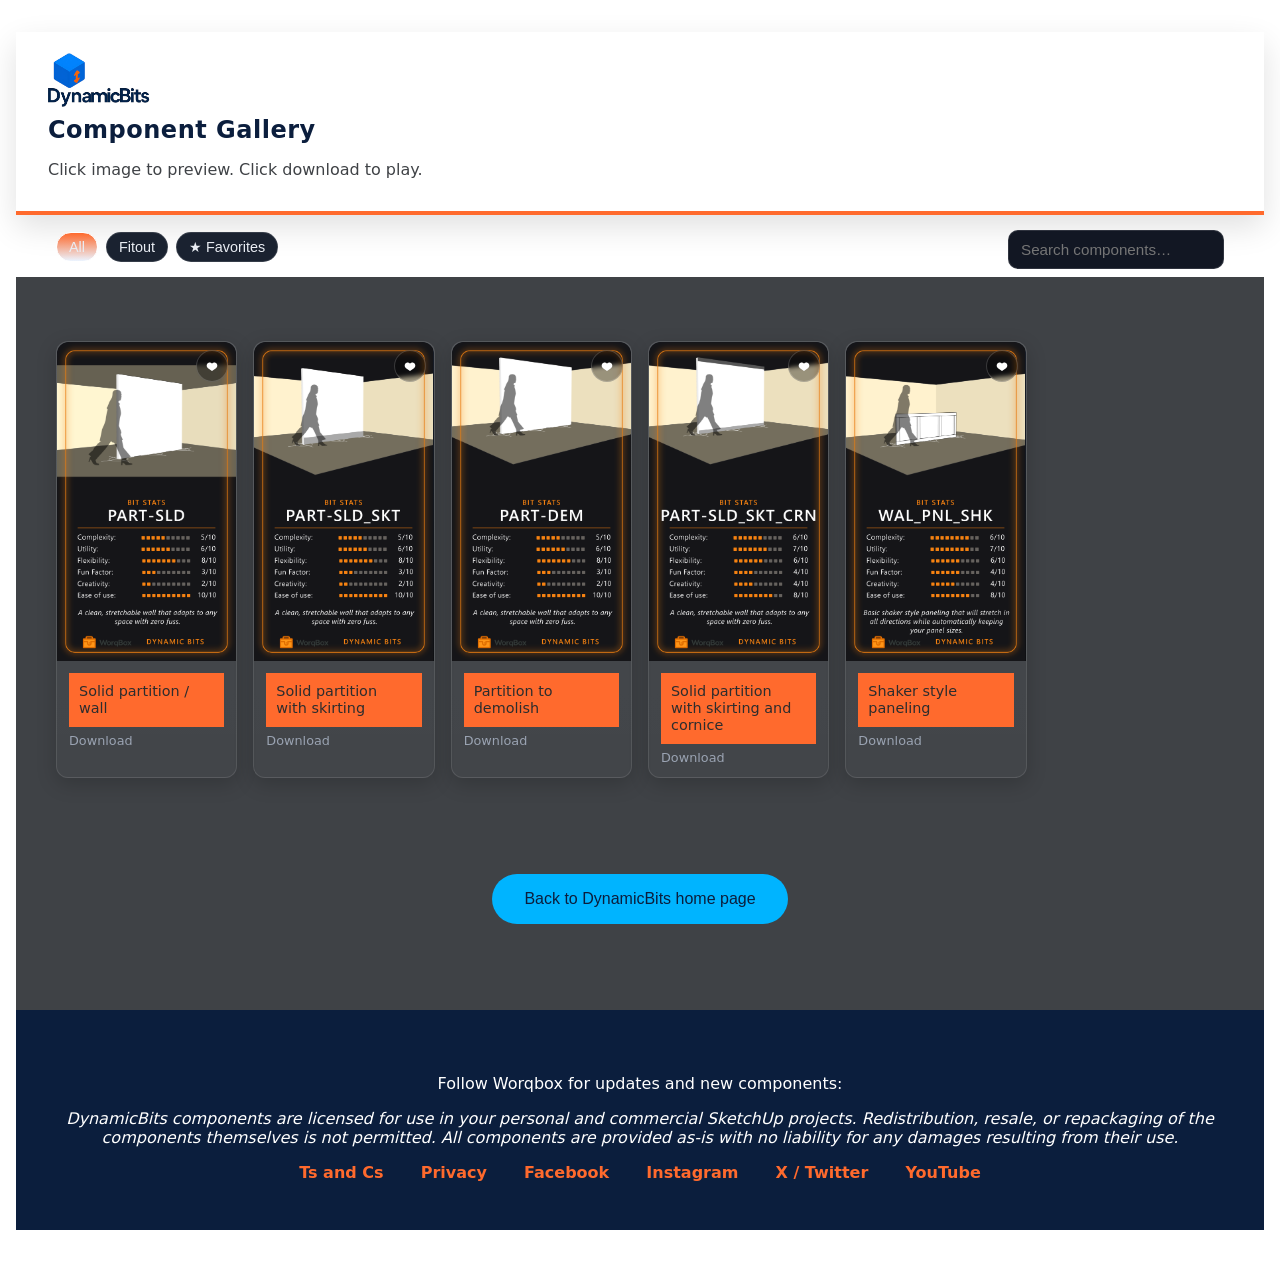
==== commit 3d956634: "Add files via upload" ====
--- a/communityLibrary.html
+++ b/communityLibrary.html
@@ -4,6 +4,7 @@
 <meta charset="utf-8" />
 <meta name="viewport" content="width=device-width, initial-scale=1" />
 <title>Component Gallery – All Features</title>
+<link rel="icon" type="image/x-icon" href="favicon.ico">
 <link rel="stylesheet" href="css/style.css" />
 </head>
 
@@ -69,6 +70,63 @@
   </button>
 </div>
 
+<!-- Download Modal -->
+<div id="downloadModal" class="download-modal">
+  <div class="download-modal-content">
+    <div class="spinner"></div>
+    <p>Getting your component...</p>
+  </div>
+</div>
+
+<style>
+  .download-modal {
+    display: none;
+    position: fixed;
+    top: 0;
+    left: 0;
+    width: 100%;
+    height: 100%;
+    background: rgba(0, 0, 0, 0.7);
+    z-index: 10000;
+    justify-content: center;
+    align-items: center;
+  }
+
+  .download-modal.active {
+    display: flex;
+  }
+
+  .download-modal-content {
+    background: var(--pure-white);
+    padding: 3rem;
+    border-radius: 20px;
+    text-align: center;
+    box-shadow: 0 20px 60px rgba(0, 0, 0, 0.3);
+  }
+
+  .download-modal-content p {
+    margin-top: 1.5rem;
+    font-size: 1.2rem;
+    font-weight: 600;
+    color: var(--deep-space-blue);
+  }
+
+  .spinner {
+    width: 50px;
+    height: 50px;
+    margin: 0 auto;
+    border: 5px solid var(--soft-sky-gray);
+    border-top: 5px solid var(--violet-pulse);
+    border-radius: 50%;
+    animation: spin 1s linear infinite;
+  }
+
+  @keyframes spin {
+    0% { transform: rotate(0deg); }
+    100% { transform: rotate(360deg); }
+  }
+</style>
+
 <section style="background: var(--deep-space-blue); padding: 2rem 1rem;">
   <footer>
     <p>Follow Worqbox for updates and new components:</p>
@@ -85,6 +143,7 @@
   </footer>
 </section>
 
+<script src="js/supabase-config.js"></script>
 <script src="js/gallery.js"></script>
 <script>
   // Fetch the component data and initialize the gallery
--- a/css/style.css
+++ b/css/style.css
@@ -0,0 +1,808 @@
+/* ============================================
+   DYNAMICBITS SHARED STYLESHEET
+   ============================================ */
+
+:root {
+  /* Color Variables */
+  --deep-space-blue: #0B1E3D;
+  --solar-ember: #FF6A2D;
+  --neon-arc-blue: #00B4FF;
+  --violet-pulse: #744DFF;
+  --soft-sky-gray: #E6ECF2;
+  --pure-white: #FFFFFF;
+  --charcole-grey: #3F4246;
+  --deep-grey: #2d2d2e;
+
+  /* Gallery Card Colors */
+  --card-bg: linear-gradient(180deg, rgba(255,255,255,0.04), rgba(255,255,255,0.02));
+  --card-border: 1px solid rgba(255,255,255,0.10);
+  --card-border-hover: rgba(90,162,255,0.45);
+  --card-shadow: 0 6px 20px rgba(0,0,0,0.18);
+  --card-shadow-hover: 0 12px 38px rgba(0,0,0,0.34);
+
+  /* Page Layout */
+  --bg: #0e0f12;
+  --panel: radial-gradient(circle at 50% 0%, #1b2230 0%, #12161d 55%, #0e0f12 100%);
+  --text: #e9edf3;
+  --muted: #9aa3b2;
+  --accent: #5aa2ff;
+  --accent-2: #59e3c3;
+
+  --button-bg: #1a2230;
+  --button-bg-hover: #1f2a3b;
+  --button-border: 1px solid rgba(255,255,255,0.12);
+
+  --page-max-width: 1200px;
+  --gap: 16px;
+  --card-radius: 12px;
+
+  /* Card Animation */
+  --card-width: 180px;
+  --card-height: 320px;
+  --fan-radius-per-step: 70px;
+  --fan-out-duration: 600ms;
+  --fan-in-duration: 450ms;
+  --pause-ms: 1000;
+  --easing: cubic-bezier(.22,.61,.36,1);
+}
+
+* {
+  box-sizing: border-box;
+}
+
+/* ============================================
+   BASE STYLES
+   ============================================ */
+
+html, body {
+  margin: 0;
+  padding: 0;
+  overflow-x: hidden;
+}
+
+body {
+  font-family: "Open Sans", system-ui, -apple-system, Segoe UI, Roboto, Helvetica, Arial, sans-serif;
+  color: var(--deep-space-blue);
+  min-height: 100svh;
+  background: var(--bg);
+  background-image: radial-gradient(1200px 600px at 20% -10%, rgba(0, 180, 255, 0.10), transparent 60%),
+                    radial-gradient(900px 600px at 90% 10%, rgba(255, 106, 45, 0.12), transparent 55%);
+}
+
+a {
+  color: var(--neon-arc-blue);
+}
+
+h1, h2, h3, h4, h5, h6 {
+  margin: 0;
+}
+
+h2 {
+  background-color: var(--solar-ember);
+  color: var(--deep-grey);
+  padding: 10px;
+}
+
+/* ============================================
+   TABLES
+   ============================================ */
+
+table {
+  width: 100%;
+  border-collapse: collapse;
+}
+
+th, td {
+  padding: 10px;
+  text-align: left;
+  border-bottom: 1px solid var(--neon-arc-blue);
+}
+
+/* ============================================
+   HEADER & LAYOUT
+   ============================================ */
+
+header {
+  background: var(--deep-space-blue);
+  color: var(--pure-white);
+  padding: 2rem;
+  text-align: center;
+}
+
+header h1 {
+  margin: 0;
+  font-size: 2.2rem;
+}
+
+.strap {
+  justify-content: left;
+  align-items: left;
+  background-color: var(--pure-white);
+  background-size: contain;
+  padding: 1rem 2rem;
+  border-bottom: 4px solid var(--solar-ember);
+  box-shadow: 0 12px 30px rgba(0,0,0,0.12);
+}
+
+.strap h1 {
+  letter-spacing: 0.5px;
+}
+
+.strap p {
+  color: var(--charcole-grey);
+}
+
+.section {
+  padding: 2.5rem 1.5rem;
+  max-width: 1000px;
+  margin: 2rem auto;
+  text-align: center;
+  color: var(--pure-white);
+  overflow-x: hidden;
+  border-radius: 18px;
+  background: linear-gradient(180deg, rgba(255,255,255,0.04), rgba(255,255,255,0.02));
+  border: 1px solid rgba(255,255,255,0.06);
+  box-shadow: 0 10px 30px rgba(0,0,0,0.25);
+}
+
+.section:nth-of-type(even) {
+  background: linear-gradient(135deg, rgba(0, 180, 255, 0.08), rgba(116, 77, 255, 0.10));
+  border-color: rgba(90,162,255,0.2);
+}
+
+.section:nth-of-type(odd) {
+  background: linear-gradient(135deg, rgba(255, 106, 45, 0.10), rgba(255,255,255,0.02));
+}
+
+.section h2 {
+  border-radius: 10px;
+  display: inline-block;
+}
+
+.section#cardhand {
+  position: relative;
+  display: flex;
+  flex-direction: column;
+  align-items: center;
+  justify-content: flex-start;
+  min-height: 500px;
+  padding-top: 2rem;
+  background: radial-gradient(circle at 50% 20%, rgba(0, 180, 255, 0.15), rgba(255,255,255,0.02));
+}
+
+.section#cardhand h1 {
+  position: relative;
+  z-index: 2;
+  margin-bottom: 1.5rem;
+  text-shadow: 0 8px 22px rgba(0,0,0,0.45);
+}
+
+.textleft {
+  text-align: left;
+}
+
+.softgreyback {
+  background-color: var(--soft-sky-gray);
+}
+
+/* ============================================
+   HIGHLIGHTS & EMPHASIS
+   ============================================ */
+
+.highlight {
+  color: var(--solar-ember);
+  border-radius: 8px;
+  display: inline-block;
+  margin-bottom: 1rem;
+}
+
+/* ============================================
+   INDEX PAGE RHYTHM
+   ============================================ */
+
+#videobooth {
+  background: linear-gradient(160deg, rgba(11, 30, 61, 0.75), rgba(0, 180, 255, 0.08));
+  border: 1px solid rgba(0, 180, 255, 0.25);
+}
+
+#videobooth video {
+  border-radius: 16px;
+  box-shadow: 0 20px 50px rgba(0,0,0,0.45);
+  border: 2px solid rgba(255,255,255,0.08);
+}
+
+#howitworks table {
+  background: rgba(11, 30, 61, 0.4);
+  border-radius: 12px;
+  overflow: hidden;
+}
+
+#howitworks td {
+  border-bottom: 1px solid rgba(0, 180, 255, 0.35);
+}
+
+/* ============================================
+   BUTTONS
+   ============================================ */
+
+.funky-button {
+  background-color: var(--neon-arc-blue);
+  color: var(--deep-space-blue);
+  border: none;
+  padding: 1rem 2rem;
+  font-size: 1rem;
+  border-radius: 50px;
+  cursor: pointer;
+  transition: transform 0.3s ease, background 0.25s ease;
+  margin-top: 2rem;
+}
+
+.funky-button:hover {
+  transform: scale(1.1) rotate(-2deg);
+  background: var(--solar-ember);
+  color: var(--pure-white);
+}
+
+.btn {
+  display: inline-flex;
+  gap: 8px;
+  align-items: center;
+  background: var(--button-bg);
+  color: var(--text);
+  border: var(--button-border);
+  border-radius: 10px;
+  padding: 9px 12px;
+  font-size: 0.92rem;
+  cursor: pointer;
+  transition: background 0.2s ease, border-color 0.2s ease, transform 0.15s ease;
+  user-select: none;
+  text-decoration: none;
+}
+
+.btn:hover {
+  background: var(--button-bg-hover);
+}
+
+.btn .icon {
+  width: 18px;
+  height: 18px;
+  display: inline-block;
+}
+
+.btn.accent {
+  border-color: rgba(90,162,255,0.5);
+}
+
+/* ============================================
+   FORMS
+   ============================================ */
+
+.form-container {
+  max-width: 700px;
+  margin: 2rem auto;
+  background: var(--pure-white);
+  padding: 2rem;
+  border-radius: 16px;
+  box-shadow: 0 0 20px rgba(11, 30, 61, 0.15);
+  border: 3px solid var(--deep-space-blue);
+}
+
+.form-container h2 {
+  margin-top: 0;
+  color: var(--violet-pulse);
+  text-align: center;
+}
+
+label {
+  display: block;
+  margin-top: 1rem;
+  font-weight: bold;
+}
+
+input,
+textarea,
+select {
+  width: 100%;
+  padding: 2%;
+  margin-top: 0.3rem;
+  border-radius: 8px;
+  border: 2px solid var(--deep-space-blue);
+  font-size: 1rem;
+  box-sizing: border-box;
+}
+
+select {
+  width: 100%;
+}
+
+textarea {
+  resize: vertical;
+  min-height: 120px;
+}
+
+.tier-box {
+  background: var(--soft-sky-gray);
+  padding: 1rem;
+  border-radius: 8px;
+  border: 2px dashed var(--neon-arc-blue);
+  margin-top: 1rem;
+}
+
+.fun-hint {
+  font-style: italic;
+  color: var(--charcole-grey);
+  font-size: 0.9rem;
+  margin-top: 0.5rem;
+}
+
+/* ============================================
+   TIERS
+   ============================================ */
+
+.tiers {
+  display: flex;
+  flex-wrap: wrap;
+  gap: 1rem;
+}
+
+.tier {
+  flex: 1 1 300px;
+  background-color: var(--pure-white);
+  border: 2px solid var(--violet-pulse);
+  border-radius: 10px;
+  padding: 1rem;
+  box-shadow: 0 0 10px rgba(11, 30, 61, 0.1);
+  justify-content: left;
+  align-items: left;
+  background-size: contain;
+}
+
+.tier h3 {
+  color: var(--violet-pulse);
+  margin-top: 0;
+}
+
+.media-holder {
+  margin: 2rem 0;
+  background-color: var(--soft-sky-gray);
+  border: 2px dashed var(--neon-arc-blue);
+  padding: 2rem;
+  text-align: center;
+  border-radius: 10px;
+  max-height: 400px;
+}
+
+.media-holder p {
+  margin: 0;
+  font-style: italic;
+  color: var(--deep-space-blue);
+}
+
+video {
+  width: 100%;
+  max-width: 400px;
+}
+
+/* ============================================
+   FOOTER
+   ============================================ */
+
+footer {
+  background-color: var(--deep-space-blue);
+  color: var(--pure-white);
+  text-align: center;
+  padding: 1rem;
+}
+
+.social-links a {
+  margin: 0 1rem;
+  color: var(--solar-ember);
+  font-weight: bold;
+  text-decoration: none;
+}
+
+/* ============================================
+   GALLERY STYLES
+   ============================================ */
+
+header {
+  max-width: var(--page-max-width);
+  margin: 24px auto 8px;
+  padding: 0 16px;
+}
+
+header h1 {
+  margin: 0 0 6px;
+  font-size: clamp(1.3rem, 1.1rem + 1.4vw, 2rem);
+}
+
+header p {
+  margin: 0 0 14px;
+  color: var(--muted);
+  font-size: 0.95rem;
+}
+
+.rule {
+  height: 1px;
+  background: linear-gradient(90deg, transparent, rgba(255,255,255,0.08), transparent);
+  margin-top: 10px;
+}
+
+/* Controls */
+.toolbar {
+  max-width: var(--page-max-width);
+  margin: 10px auto 0;
+  padding: 0 16px 8px;
+  display: grid;
+  grid-template-columns: 1fr auto;
+  gap: 8px 12px;
+  align-items: center;
+}
+
+.filters {
+  display: flex;
+  flex-wrap: wrap;
+  gap: 8px;
+}
+
+.filter-pill {
+  background: var(--button-bg);
+  color: var(--text);
+  border: var(--button-border);
+  border-radius: 999px;
+  padding: 6px 12px;
+  font-size: 0.9rem;
+  cursor: pointer;
+  transition: background 0.2s ease, border-color 0.2s ease, color 0.2s ease, transform 0.15s ease;
+  user-select: none;
+}
+
+.filter-pill:hover {
+  background: var(--button-bg-hover);
+}
+
+.filter-pill[aria-pressed="true"] {
+  background: linear-gradient(180deg,var(  --solar-ember), rgba(90,162,255,0.12));
+  border-color: rgba(255,255,255,1);
+}
+
+.search-row {
+  display: flex;
+  gap: 8px;
+  align-items: center;
+  flex-wrap: wrap;
+}
+
+.search-input {
+  min-width: 180px;
+  background: #121723;
+  color: var(--text);
+  border: 1px solid rgba(255,255,255,0.12);
+  border-radius: 10px;
+  padding: 10px 12px;
+  font-size: 0.95rem;
+  outline: none;
+  transition: border-color 0.2s ease, box-shadow 0.2s ease;
+}
+
+.search-input:focus {
+  border-color: rgba(90,162,255,0.6);
+  box-shadow: 0 0 0 3px rgba(90,162,255,0.25);
+}
+
+/* Gallery */
+main.gallery {
+  max-width: var(--page-max-width);
+  margin: 0 auto 48px;
+  padding: 16px;
+}
+
+.grid {
+  display: grid;
+  grid-template-columns: repeat(auto-fill, minmax(160px, 1fr));
+  gap: var(--gap);
+}
+
+/* Card */
+.card {
+  background: var(--card-bg);
+  border: var(--card-border);
+  border-radius: var(--card-radius);
+  box-shadow: var(--card-shadow);
+  overflow: hidden;
+  transition: transform 0.22s ease, box-shadow 0.22s ease, border-color 0.22s ease;
+}
+
+.card:hover {
+  transform: translateY(-0px);
+  box-shadow: var(--card-shadow-hover);
+  border-color: var(--card-border-hover);
+}
+
+/* Drag handle style */
+.card[draggable="true"] {
+  cursor: grab;
+}
+
+.card.dragging {
+  opacity: 0.5;
+  transform: scale(0.98);
+}
+
+.card.drop-target {
+  outline: 2px dashed rgba(90,162,255,0.55);
+  outline-offset: -2px;
+}
+
+/* Media (image) – Lightbox trigger area */
+.card__media {
+  position: relative;
+  width: 100%;
+  aspect-ratio: 9/16;
+  background: var(--panel);
+  overflow: hidden;
+  cursor: zoom-in;
+  border-top-left-radius: var(--card-radius);
+  border-top-right-radius: var(--card-radius);
+}
+
+.card__media img {
+  width: 100%;
+  height: 100%;
+  object-fit: cover;
+  display: block;
+  transform: scale(1);
+  transition: transform 180ms ease, filter 180ms ease;
+  will-change: transform;
+}
+
+.card:hover .card__media img {
+  transform: scale(1.05);
+  filter: saturate(1.06) contrast(1.03);
+}
+
+/* Favorite button (heart) */
+.fav-btn {
+  position: absolute;
+  top: 8px;
+  right: 8px;
+  background: rgba(0,0,0,0.35);
+  backdrop-filter: blur(2px);
+  border: 1px solid rgba(255,255,255,0.18);
+  color: #fff;
+  width: 32px;
+  height: 32px;
+  border-radius: 50%;
+  display: grid;
+  place-items: center;
+  cursor: pointer;
+  transition: transform 0.15s ease, background 0.2s ease, border-color 0.2s ease;
+}
+
+.fav-btn:hover {
+  transform: scale(1.06);
+  background: rgba(0,0,0,0.45);
+}
+
+.fav-btn svg {
+  width: 18px;
+  height: 18px;
+  fill: currentColor;
+}
+
+.fav-btn.active svg {
+  fill: #ff6b6b;
+}
+
+/* Card Body */
+.card__body {
+  padding: 12px;
+  display: flex;
+  flex-direction: column;
+  gap: 6px;
+}
+
+.card__title-link {
+  text-decoration: none;
+  color: var(--text);
+}
+
+.card__title {
+  margin: 0;
+  font-size: 0.9rem;
+  font-weight: 500;
+  line-height: 1.2;
+}
+
+.card__meta {
+  font-size: 0.8rem;
+  color: var(--muted);
+}
+
+/* Lightbox */
+#lightbox {
+  display: none;
+  position: fixed;
+  inset: 0;
+  background: rgba(0, 0, 0, 0.9);
+  z-index: 1000;
+  place-items: center;
+}
+
+#lightbox.active {
+  display: grid;
+}
+
+#lightbox img {
+  max-width: 90vw;
+  max-height: 90vh;
+  object-fit: contain;
+}
+
+#lightbox-close {
+  position: absolute;
+  top: 12px;
+  right: 12px;
+  width: 40px;
+  height: 40px;
+  background: rgba(0, 0, 0, 0.5);
+  color: white;
+  border: none;
+  border-radius: 50%;
+  font-size: 28px;
+  cursor: pointer;
+  display: grid;
+  place-items: center;
+  z-index: 1001;
+}
+
+#lightbox-close:hover {
+  background: rgba(0, 0, 0, 0.7);
+}
+
+.nav {
+  position: absolute;
+  top: 50%;
+  transform: translateY(-50%);
+  background: rgba(0, 0, 0, 0.5);
+  color: white;
+  border: none;
+  width: 48px;
+  height: 48px;
+  border-radius: 50%;
+  cursor: pointer;
+  display: grid;
+  place-items: center;
+  transition: background 0.2s ease;
+  z-index: 1001;
+}
+
+.nav:hover {
+  background: rgba(0, 0, 0, 0.7);
+}
+
+.nav svg {
+  width: 24px;
+  height: 24px;
+  stroke: currentColor;
+  stroke-width: 2;
+  fill: none;
+}
+
+#lb-prev {
+  left: 12px;
+}
+
+#lb-next {
+  right: 12px;
+}
+
+/* ============================================
+   FANNED CARD ANIMATION
+   ============================================ */
+
+.table {
+  position: relative;
+  width: min(90vw, 520px);
+  height: min(60vh, 380px);
+  border-radius: 16px;
+  background: radial-gradient(circle at 50% 30%, #1f2633 0%, #12151b 60%, #0e0f12 100%);
+  box-shadow: 0 20px 60px rgba(0,0,0,.4) inset, 0 40px 80px rgba(0,0,0,.35);
+  overflow: hidden;
+}
+
+.cardhand {
+  position: relative;
+  width: min(90vw, 520px);
+  height: min(60vh, 380px);
+  border-radius: 16px;
+  background: radial-gradient(circle at 50% 30%, #1f2633 0%, #12151b 60%, #0e0f12 100%);
+  box-shadow: 0 20px 60px rgba(0,0,0,.4) inset, 0 40px 80px rgba(0,0,0,.35);
+  overflow: hidden;
+  margin: 0 auto;
+}
+
+.fan {
+  position: absolute;
+  inset: 0;
+  display: grid;
+  place-items: center;
+  transform-origin: 50% 60%;
+  transition: transform var(--fan-out-duration) var(--easing);
+  overflow: hidden;
+  width: 100%;
+  height: 100%;
+  z-index: 1;
+  padding-top: 80px;
+}
+
+.fan.cardhand {
+  transform-origin: 50% -20%;
+}
+
+/* Each card is absolutely centered, stacked by default */
+.card-img {
+  position: absolute;
+  left: 50%;
+  top: 55%;
+  width: var(--card-width);
+  height: var(--card-height);
+  transform: translate(-50%, -50%) rotate(0deg);
+  transform-origin: 50% 85%;
+  border-radius: 10px;
+  box-shadow: 0 16px 28px rgba(0,0,0,.45);
+  transition:
+    transform var(--fan-in-duration) var(--easing),
+    filter 250ms ease,
+    z-index 0s step-end;
+  user-select: none;
+  will-change: transform;
+  background: #1b1f2a;
+  object-fit: cover;
+}
+
+.fan.is-fanned .card-img {
+  transition:
+    transform var(--fan-out-duration) var(--easing),
+    filter 250ms ease,
+    z-index 0s step-end;
+}
+
+.card-img:hover {
+  filter: brightness(1.06) saturate(1.05);
+}
+
+.label {
+  position: absolute;
+  left: 16px;
+  top: 12px;
+  font-size: 12px;
+  letter-spacing: 0.06em;
+  text-transform: uppercase;
+  color: #9aa3b2;
+  opacity: 0.9;
+  pointer-events: none;
+}
+
+/* ============================================
+   RESPONSIVE DESIGN
+   ============================================ */
+
+@media (max-width: 600px) {
+  .strap {
+    flex-direction: column;
+  }
+
+  .tiers {
+    flex-direction: column;
+  }
+
+  .section {
+    padding: 0.5rem;
+  }
+
+  .funky-button {
+    padding: 0.8rem 1.5rem;
+    font-size: 0.9rem;
+  }
+}
